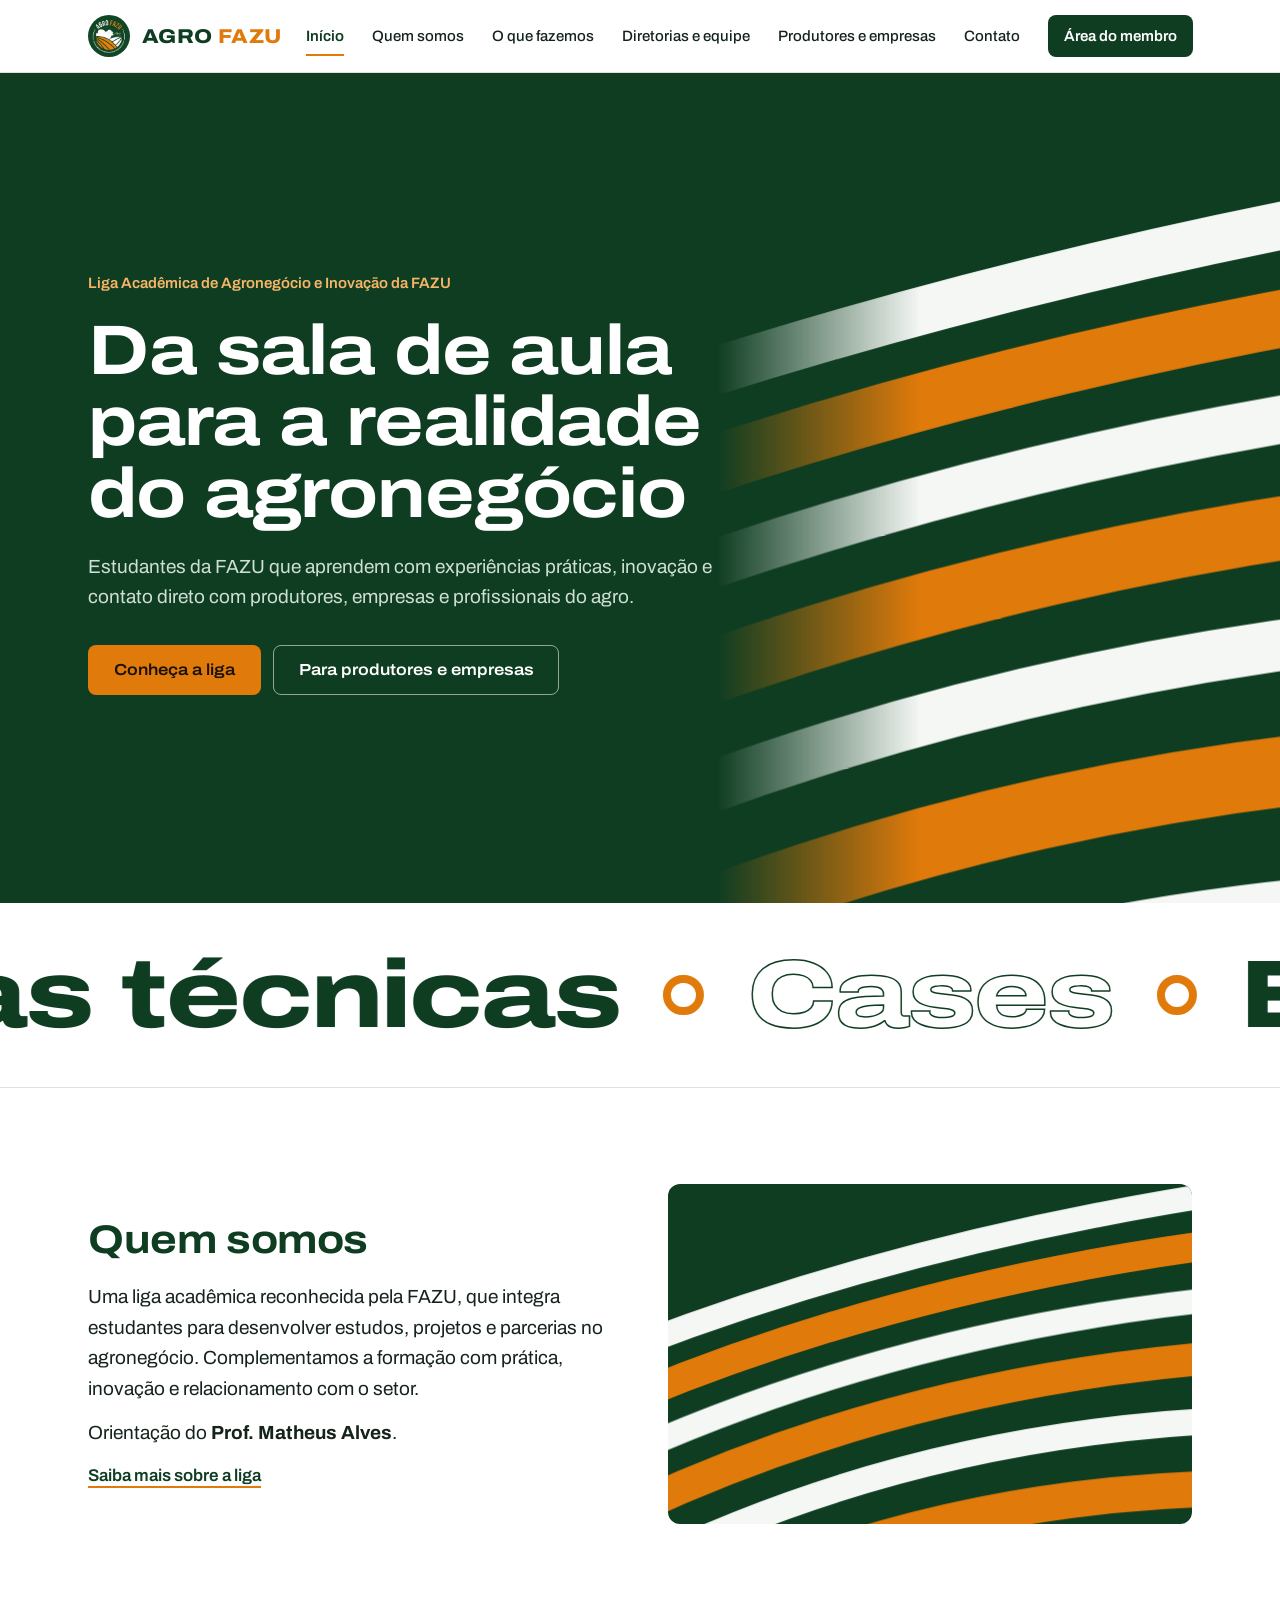
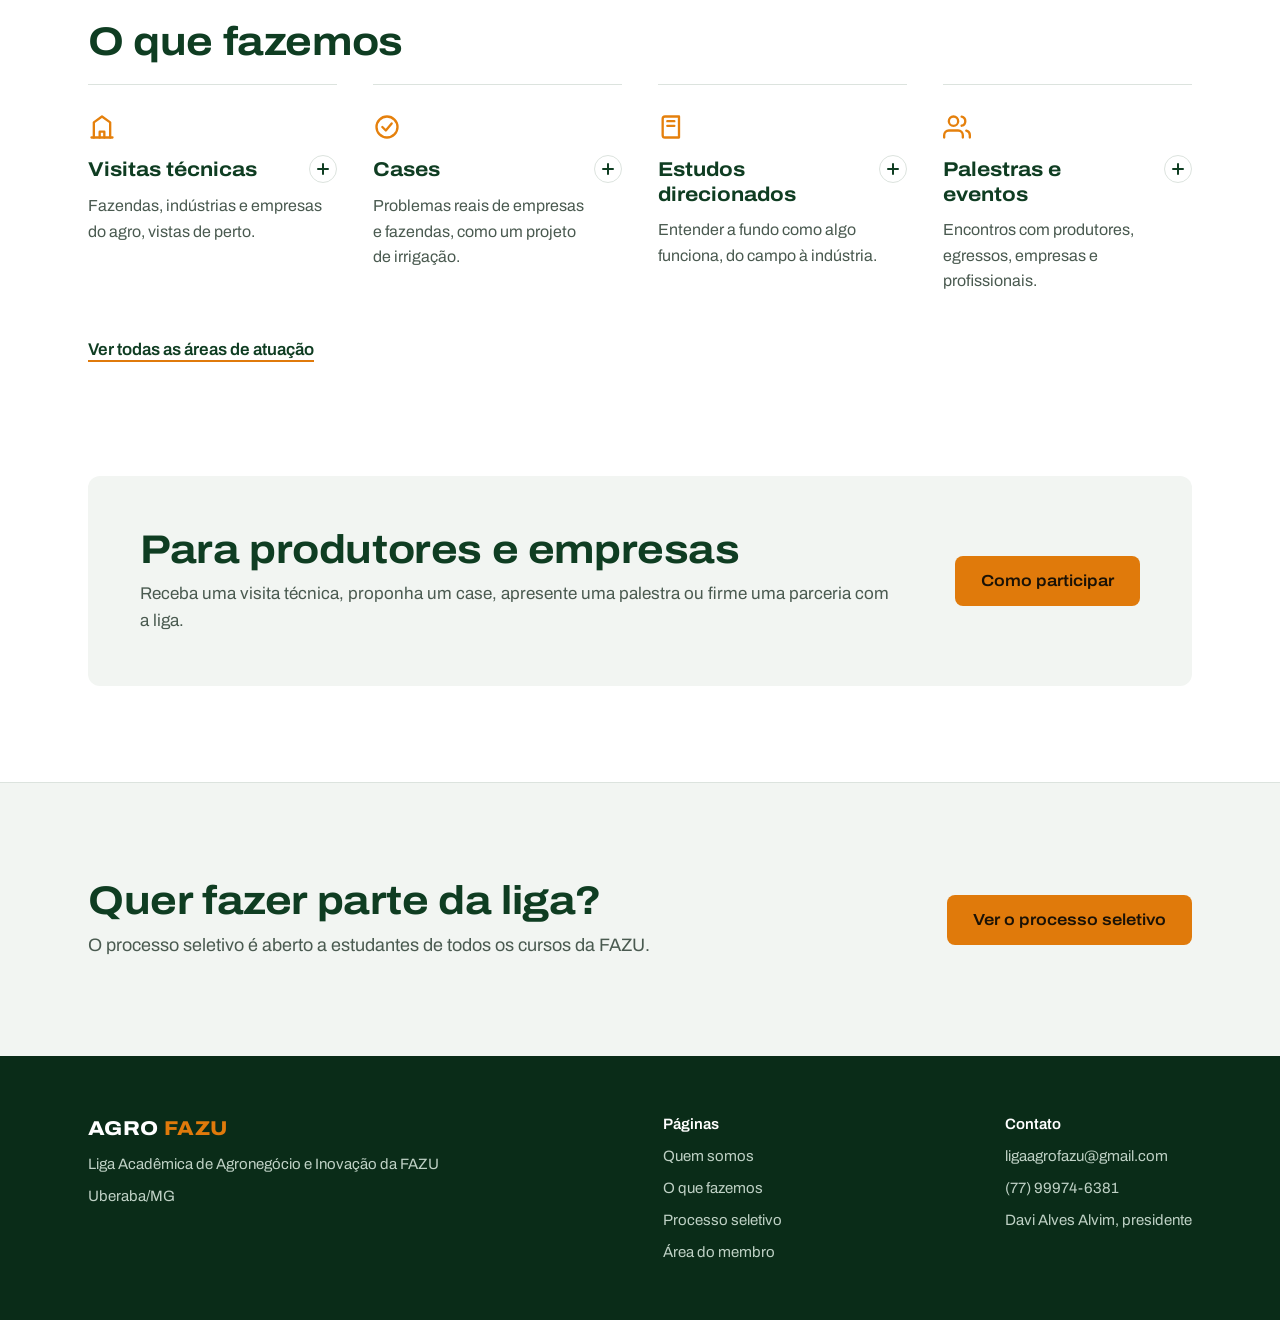
==== index.html @ 57dd68cc "Visual novo, animações e cartões que abrem Traz da cópia de trabalho (daviaalvim-crtl/ligaagrofazu-s" ====
<!DOCTYPE html>
<html lang="pt-BR">
<head>
<meta charset="utf-8">
<meta name="viewport" content="width=device-width, initial-scale=1">
<title>AGRO FAZU (AgroFazu) — Liga Acadêmica de Agronegócio e Inovação da FAZU</title>
<meta name="description" content="AgroFazu: liga acadêmica da FAZU (Uberaba/MG) que aproxima estudantes do agronegócio com visitas técnicas, cases, estudos e parcerias com produtores e empresas.">
<link rel="canonical" href="https://ligaagrofazu-collab.github.io/">
<meta name="theme-color" content="#104526">
<meta property="og:title" content="AGRO FAZU (AgroFazu) — Liga Acadêmica de Agronegócio e Inovação da FAZU">
<meta property="og:description" content="AgroFazu: liga acadêmica da FAZU (Uberaba/MG) que aproxima estudantes do agronegócio com visitas técnicas, cases, estudos e parcerias com produtores e empresas.">
<meta property="og:image" content="https://ligaagrofazu-collab.github.io/icon-512.png">
<meta property="og:type" content="website">
<link rel="icon" type="image/png" href="favicon.png">
<link rel="apple-touch-icon" href="apple-touch-icon.png">
<link rel="preconnect" href="https://fonts.googleapis.com">
<link rel="preconnect" href="https://fonts.gstatic.com" crossorigin>
<link href="https://fonts.googleapis.com/css2?family=Archivo:wdth,wght@100..125,400..800&display=swap" rel="stylesheet">
<link rel="stylesheet" href="estilo.css">
<link rel="stylesheet" href="anima.css">
</head>
<body>
<header class="cabecalho">
  <div class="caixa">
    <a class="marca" href="index.html"><img src="icon-512.png" alt="" width="46" height="46"><span>AGRO <span>FAZU</span></span></a>
    <input type="checkbox" id="menu-celular" aria-hidden="true">
    <label class="abrir-menu" for="menu-celular" aria-label="Abrir o menu"><svg width="24" height="24" viewBox="0 0 24 24" fill="none" stroke="#fff" stroke-width="2.5" stroke-linecap="round" aria-hidden="true"><path d="M4 7h16M4 12h16M4 17h16"/></svg></label>
    <nav class="menu" aria-label="Menu principal"><a href="index.html" aria-current="page">Início</a><a href="quem-somos.html">Quem somos</a><a href="o-que-fazemos.html">O que fazemos</a><a href="diretorias-e-equipe.html">Diretorias e equipe</a><a href="produtores-e-empresas.html">Produtores e empresas</a><a href="contato.html">Contato</a><a class="membro" href="portal/">Área do membro</a></nav>
  </div>
</header>
<main>

<section class="topo"><div class="caixa">
  <div class="texto">
    <span class="sobretitulo">Liga Acadêmica de Agronegócio e Inovação da FAZU</span>
    <h1>Da sala de aula para a realidade do agronegócio</h1>
    <p>Estudantes da FAZU que aprendem com experiências práticas, inovação e contato direto com produtores, empresas e profissionais do agro.</p>
    <div class="botoes"><a class="botao botao-laranja" href="quem-somos.html">Conheça a liga</a><a class="botao botao-contorno" href="produtores-e-empresas.html">Para produtores e empresas</a></div>
  </div>
</div></section>

<div class="faixa" aria-hidden="true"><div class="faixa-trilho"><span>Visitas técnicas</span><span>Cases</span><span>Estudos direcionados</span><span>Palestras</span><span>Dias de campo</span><span>Parcerias</span></div></div>

<section><div class="caixa lado-a-lado">
  <div>
    <h2>Quem somos</h2>
    <p class="intro">Uma liga acadêmica reconhecida pela FAZU, que integra estudantes para desenvolver estudos, projetos e parcerias no agronegócio. Complementamos a formação com prática, inovação e relacionamento com o setor.</p>
    <p class="intro">Orientação do <b>Prof. Matheus Alves</b>.</p>
    <a href="quem-somos.html" class="mais">Saiba mais sobre a liga</a>
  </div>
  <div class="foto" aria-hidden="true"></div>
</div></section>

<section style="padding-top:0"><div class="caixa">
  <h2>O que fazemos</h2>
  <div class="grade">
    <div class="cartao"><svg width="28" height="28" viewBox="0 0 24 24" fill="none" stroke="#E5800C" stroke-width="2" stroke-linecap="round" stroke-linejoin="round" aria-hidden="true"><path d="M3 21h18"/><path d="M5 21V8l7-5 7 5v13"/><path d="M10 21v-5h4v5"/></svg><h3>Visitas técnicas</h3><p>Fazendas, indústrias e empresas do agro, vistas de perto.</p>
      <div class="cartao-mais"><div><p>Cada visita tem planejamento antes e relatório depois.</p><p><b>Para produtores e empresas:</b> abra a sua fazenda, indústria ou empresa para uma visita dos estudantes.</p><a class="mais" href="produtores-e-empresas.html">Receber uma visita técnica</a></div></div></div>
    <div class="cartao"><svg width="28" height="28" viewBox="0 0 24 24" fill="none" stroke="#E5800C" stroke-width="2" stroke-linecap="round" stroke-linejoin="round" aria-hidden="true"><circle cx="12" cy="12" r="9"/><path d="M8 12l3 3 5-6"/></svg><h3>Cases</h3><p>Problemas reais de empresas e fazendas, como um projeto de irrigação.</p>
      <div class="cartao-mais"><div><p>A liga estuda o problema e propõe soluções, com orientação docente.</p><p><b>Para produtores e empresas:</b> traga um problema real do seu negócio para a liga estudar.</p><a class="mais" href="produtores-e-empresas.html">Propor um case</a></div></div></div>
    <div class="cartao"><svg width="28" height="28" viewBox="0 0 24 24" fill="none" stroke="#E5800C" stroke-width="2" stroke-linecap="round" stroke-linejoin="round" aria-hidden="true"><path d="M4 19V5a2 2 0 0 1 2-2h12v18H6a2 2 0 0 1-2-2z"/><path d="M8 7h6M8 11h6"/></svg><h3>Estudos direcionados</h3><p>Entender a fundo como algo funciona, do campo à indústria.</p>
      <div class="cartao-mais"><div><p>Um exemplo: biocombustível a partir do caroço de algodão.</p><p>Os temas seguem as áreas de atuação da liga, como planejamento de safra, manejo de pragas e irrigação.</p><a class="mais" href="o-que-fazemos.html#areas">Ver as áreas de atuação</a></div></div></div>
    <div class="cartao"><svg width="28" height="28" viewBox="0 0 24 24" fill="none" stroke="#E5800C" stroke-width="2" stroke-linecap="round" stroke-linejoin="round" aria-hidden="true"><path d="M17 21v-2a4 4 0 0 0-4-4H5a4 4 0 0 0-4 4v2"/><circle cx="9" cy="7" r="4"/><path d="M23 21v-2a4 4 0 0 0-3-3.9M16 3.1a4 4 0 0 1 0 7.8"/></svg><h3>Palestras e eventos</h3><p>Encontros com produtores, egressos, empresas e profissionais.</p>
      <div class="cartao-mais"><div><p>Palestras e grupos de estudo com professores e profissionais do mercado, além de feiras e dias de campo.</p><p><b>Para produtores e empresas:</b> compartilhe a sua experiência com os estudantes da FAZU.</p><a class="mais" href="produtores-e-empresas.html">Apresentar uma palestra</a></div></div></div>
  </div>
  <p style="margin-top:20px"><a href="o-que-fazemos.html" class="mais">Ver todas as áreas de atuação</a></p>
</div></section>

<section style="padding-top:0"><div class="caixa">
  <div class="bloco lado-a-lado" style="gap:24px">
    <div><h2 style="margin-bottom:8px">Para produtores e empresas</h2><p style="margin:0;font-size:17px;color:var(--suave)">Receba uma visita técnica, proponha um case, apresente uma palestra ou firme uma parceria com a liga.</p></div>
    <div style="flex:0 0 auto"><a class="botao botao-laranja" href="produtores-e-empresas.html">Como participar</a></div>
  </div>
</div></section>
<section class="chamada"><div class="caixa"><div><h2>Quer fazer parte da liga?</h2><p>O processo seletivo é aberto a estudantes de todos os cursos da FAZU.</p></div>
<a class="botao botao-laranja" href="processo-seletivo/">Ver o processo seletivo</a></div></section>
</main>
<footer class="rodape">
  <div class="caixa">
    <div class="col">
      <span class="nome">AGRO <span>FAZU</span></span>
      <span>Liga Acadêmica de Agronegócio e Inovação da FAZU</span>
      <span>Uberaba/MG</span>
    </div>
    <div class="col">
      <span class="titulo">Páginas</span>
      <a href="quem-somos.html">Quem somos</a>
      <a href="o-que-fazemos.html">O que fazemos</a>
      <a href="processo-seletivo/">Processo seletivo</a>
      <a href="portal/">Área do membro</a>
    </div>
    <div class="col">
      <span class="titulo">Contato</span>
      <a href="mailto:ligaagrofazu@gmail.com">ligaagrofazu@gmail.com</a>
      <a href="tel:+5577999746381">(77) 99974-6381</a>
      <span>Davi Alves Alvim, presidente</span>
    </div>
  </div>
</footer>
<script src="anima.js" defer></script>
</body>
</html>
---- estilo.css ----
/* AGRO FAZU — estilo do site
   Cores da logo: verde-mata e laranja-colheita. Fonte única: Archivo (com largura variável). */
:root{
  --mata:#0F3D22;
  --mata-2:#17502E;
  --mata-noite:#0A2C18;
  --colheita:#E07A0B;
  --colheita-texto:#A35400;
  --tinta:#15241B;
  --suave:#4A5A50;
  --linha:#DCE3DE;
  --nevoa:#F2F5F2;
  /* nomes antigos, usados em estilos dentro das páginas */
  --verde:var(--mata);--verde-escuro:var(--mata-noite);--laranja:var(--colheita);--borda:var(--linha);--fundo:#fff;--texto:var(--tinta)
}
*{box-sizing:border-box}
html{scroll-behavior:smooth;-webkit-text-size-adjust:100%}
@media (prefers-reduced-motion:reduce){html{scroll-behavior:auto}}
body{margin:0;font-family:Archivo,"Segoe UI",Arial,sans-serif;font-size:17px;line-height:1.6;color:var(--tinta);background:#fff;-webkit-font-smoothing:antialiased}
h1,h2,h3,.marca,.botao,.nome,.iniciais{font-family:Archivo,"Segoe UI",Arial,sans-serif;font-stretch:112%}
a{color:var(--mata);text-decoration-thickness:1px;text-underline-offset:3px}
a:hover{color:var(--colheita-texto)}
a:focus-visible,.botao:focus-visible,.abrir-menu:focus-visible{outline:3px solid var(--colheita);outline-offset:3px;border-radius:4px}
::selection{background:#F7C892;color:var(--tinta)}
img{max-width:100%}
.caixa{max-width:1160px;margin:0 auto;padding:0 28px}

/* Cabeçalho */
.cabecalho{position:sticky;top:0;z-index:20;background:rgba(255,255,255,.96);border-bottom:1px solid var(--linha);-webkit-backdrop-filter:saturate(1.4) blur(8px);backdrop-filter:saturate(1.4) blur(8px)}
.cabecalho .caixa{display:flex;align-items:center;justify-content:space-between;gap:24px;min-height:72px}
.marca{display:flex;align-items:center;gap:12px;flex-shrink:0;white-space:nowrap;text-decoration:none;color:var(--mata);font-weight:800;font-size:20px;letter-spacing:.02em}
.marca:hover{color:var(--mata)}
.marca img{width:42px;height:42px;border-radius:50%}
.marca span span{color:var(--colheita)}
.menu{display:flex;align-items:center;gap:28px;font-size:15px;font-weight:500;white-space:nowrap}
.menu a{position:relative;color:var(--tinta);text-decoration:none;padding:8px 0}
.menu a:hover{color:var(--mata)}
.menu a[aria-current="page"]{color:var(--mata);font-weight:600}
.menu a[aria-current="page"]::after{content:"";position:absolute;left:0;right:0;bottom:0;height:2px;background:var(--colheita)}
.menu .membro{background:var(--mata);color:#fff;border-radius:8px;padding:9px 16px;font-weight:600}
.menu .membro:hover{background:var(--mata-2);color:#fff}
.abrir-menu{display:none}
#menu-celular{display:none}

/* Botões */
.botao{display:inline-flex;align-items:center;justify-content:center;min-height:50px;padding:13px 26px;border-radius:8px;border:0;font-weight:600;font-size:16px;line-height:1.2;text-decoration:none;transition:background-color .15s,border-color .15s}
.botao-laranja{background:var(--colheita);color:#1B1206}
.botao-laranja:hover{background:#F08C1F;color:#1B1206}
.botao-contorno{color:#fff;border:1.5px solid rgba(255,255,255,.55);padding:11.5px 24.5px}
.botao-contorno:hover{color:#fff;border-color:#fff;background:rgba(255,255,255,.08)}
.botao-verde{background:var(--mata);color:#fff}
.botao-verde:hover{background:var(--mata-2);color:#fff}
.botoes{display:flex;flex-wrap:wrap;gap:12px;margin-top:12px}

/* Topo das páginas: os sulcos da logo viram a paisagem do lado direito */
.topo{position:relative;overflow:hidden;background:var(--mata);color:#fff}
.topo::after{content:"";position:absolute;top:0;right:0;bottom:0;width:44%;background:url(sulcos.svg) right bottom/cover no-repeat;-webkit-mask-image:linear-gradient(to right,transparent 0,#000 38%);mask-image:linear-gradient(to right,transparent 0,#000 38%);pointer-events:none}
.topo .caixa{position:relative;z-index:1;padding-top:104px;padding-bottom:112px}
.topo .texto{max-width:640px;display:flex;flex-direction:column;gap:22px}
.sobretitulo{font-size:15px;font-weight:600;line-height:1.4}
.topo .sobretitulo{color:#F6B567}
.topo h1{margin:0;font-weight:700;font-stretch:118%;font-size:clamp(40px,6.2vw,70px);line-height:1.02;letter-spacing:-.015em;text-wrap:balance}
.topo p{margin:0;max-width:33em;font-size:19px;line-height:1.55;color:#CFDFD4}
.topo-interno::after{width:30%}
.topo-interno .caixa{padding-top:72px;padding-bottom:80px}
.topo-interno h1{font-size:clamp(34px,4.8vw,54px)}

/* Seções */
section{padding:96px 0}
h2{margin:0 0 20px;font-weight:700;font-size:clamp(28px,3.6vw,40px);line-height:1.1;letter-spacing:-.01em;color:var(--mata);text-wrap:balance}
h3{margin:0;font-weight:700;font-size:20px;line-height:1.25;color:var(--mata)}
p{text-wrap:pretty}
.intro{max-width:36em;margin:0 0 14px;font-size:19px;line-height:1.6}
.mais{font-weight:600;text-decoration:underline;text-decoration-color:var(--colheita);text-decoration-thickness:2px;text-underline-offset:5px}

/* Listas de atividades: linhas finas em vez de caixas */
.grade{display:grid;grid-template-columns:repeat(3,1fr);gap:8px 48px;margin-top:12px}
.grade:has(>:nth-child(4):last-child){grid-template-columns:repeat(4,1fr);column-gap:36px}
@media (max-width:1080px){.grade,.grade:has(>:nth-child(4):last-child){grid-template-columns:repeat(2,1fr)}}
@media (max-width:600px){.grade,.grade:has(>:nth-child(4):last-child){grid-template-columns:1fr}}
.grade-2{display:grid;grid-template-columns:repeat(auto-fit,minmax(320px,1fr));gap:8px 48px}
.cartao{display:flex;flex-direction:column;gap:10px;padding:28px 0 12px;border-top:1px solid var(--linha)}
.cartao>svg{margin-bottom:6px}
.cartao p{margin:0;font-size:16px;color:var(--suave)}
.cartao ul{margin:0;padding-left:20px;font-size:16px;color:var(--suave)}
.bloco{background:var(--nevoa);border-radius:12px;padding:52px}
.lado-a-lado{display:flex;flex-wrap:wrap;align-items:center;gap:56px}
.lado-a-lado>div{flex:1 1 440px}
.foto{min-height:340px;border-radius:12px;background:var(--mata) url(sulcos.svg) center/cover no-repeat}
.lista-check{list-style:none;margin:0;padding:0;display:grid;grid-template-columns:repeat(auto-fit,minmax(300px,1fr));gap:16px 40px;font-size:17px}
.lista-check li{display:flex;gap:12px;align-items:flex-start}
.lista-check svg{flex-shrink:0;margin-top:4px}

/* Chamada no fim das páginas */
.chamada{background:var(--nevoa);border-top:1px solid var(--linha)}
.chamada .caixa{display:flex;flex-wrap:wrap;align-items:center;justify-content:space-between;gap:28px}
.chamada h2{margin-bottom:8px}
.chamada p{margin:0;font-size:18px;color:var(--suave)}

/* Equipe */
.diretoria{padding-top:48px;margin-top:48px;border-top:1px solid var(--linha)}
.diretoria:first-child{padding-top:0;margin-top:0;border-top:0}
.diretoria h2{font-size:clamp(24px,2.8vw,30px);margin-bottom:8px}
.diretoria>p{max-width:40em;margin:0 0 28px;color:var(--suave)}
.pessoas{display:grid;grid-template-columns:repeat(auto-fill,minmax(190px,1fr));gap:28px 24px}
.pessoa{display:flex;flex-direction:column;align-items:flex-start;gap:4px}
.pessoa .iniciais{display:flex;align-items:center;justify-content:center;width:88px;height:88px;margin-bottom:12px;border-radius:50%;background:var(--nevoa);border:1px solid var(--linha);color:var(--mata);font-weight:700;font-size:26px}
.pessoa strong{font-family:Archivo,sans-serif;font-weight:600;font-size:17px;line-height:1.3;color:var(--tinta)}
.pessoa span{font-size:15px;color:var(--suave)}

/* Contato */
.contato-item{flex-direction:row;gap:16px;align-items:flex-start}
.contato-item>svg{flex-shrink:0;margin:3px 0 0}
.contato-item strong{display:block;margin-bottom:2px;font-weight:600;color:var(--mata)}

/* Rodapé */
.rodape{background:var(--mata-noite);color:#BFD1C5;font-size:15px}
.rodape .caixa{display:flex;flex-wrap:wrap;justify-content:space-between;gap:36px;padding-top:56px;padding-bottom:56px}
.rodape a{color:#BFD1C5;text-decoration:none}
.rodape a:hover{color:#fff;text-decoration:underline}
.rodape .col{display:flex;flex-direction:column;gap:8px}
.rodape .titulo{font-weight:600;color:#fff}
.rodape .nome{font-weight:800;font-size:20px;letter-spacing:.02em;color:#fff}
.rodape .nome span{color:var(--colheita)}

@media (max-width:1080px){
  .abrir-menu{display:inline-flex;align-items:center;justify-content:center;width:46px;height:46px;border:1px solid var(--linha);border-radius:8px;cursor:pointer}
  .abrir-menu svg{stroke:var(--mata)}
  .menu{display:none;position:absolute;top:100%;left:0;right:0;flex-direction:column;align-items:stretch;gap:0;padding:8px 28px 24px;background:#fff;border-bottom:1px solid var(--linha);box-shadow:0 18px 30px -18px rgba(15,61,34,.25)}
  .menu a{padding:14px 0;border-bottom:1px solid var(--linha)}
  .menu a[aria-current="page"]::after{display:none}
  .menu .membro{margin-top:16px;border-bottom:0;text-align:center}
  #menu-celular:checked~.menu{display:flex}
}
@media (max-width:820px){
  .topo::after,.topo-interno::after{top:auto;left:0;width:100%;height:120px;background-position:center 30%;-webkit-mask-image:linear-gradient(to bottom,transparent 0,#000 60%);mask-image:linear-gradient(to bottom,transparent 0,#000 60%)}
  .topo .caixa{padding-top:44px;padding-bottom:140px}
  .topo-interno .caixa{padding-top:48px;padding-bottom:130px}
  .topo p{font-size:17px}
  section{padding:64px 0}
  .bloco{padding:28px 24px}
  .lado-a-lado{gap:32px}
  .foto{min-height:220px}
}
---- anima.css ----
/* AGRO FAZU — animações
   Só valem com a classe "anima" no <html>, que o anima.js coloca
   (e não coloca para quem pediu ao sistema para reduzir movimento). */

/* Topo em tela cheia na página inicial e no processo seletivo */
.topo:not(.topo-interno){min-height:min(880px,calc(100svh - 73px));display:flex;align-items:center}
.topo:not(.topo-interno)>.caixa{width:100%}

/* Sulcos desenhados em SVG (substituem a imagem de fundo) */
.campo{position:absolute;top:0;right:0;bottom:0;width:44%;pointer-events:none;-webkit-mask-image:linear-gradient(to right,transparent 0,#000 36%);mask-image:linear-gradient(to right,transparent 0,#000 36%)}
.topo-interno .campo{width:34%}
.campo svg{display:block;width:100%;height:100%}
.campo g{will-change:transform}
.topo.tem-campo::after{display:none}
.foto.tem-campo{position:relative;overflow:hidden;background-image:none}
.foto .campo{width:100%;-webkit-mask-image:none;mask-image:none}
@media (max-width:820px){
  .campo,.topo-interno .campo{top:auto;left:0;width:100%;height:130px;-webkit-mask-image:linear-gradient(to bottom,transparent 0,#000 55%);mask-image:linear-gradient(to bottom,transparent 0,#000 55%)}
}

/* Luz que acompanha o mouse no topo */
.topo::before{content:"";position:absolute;inset:0;z-index:0;pointer-events:none;background:radial-gradient(520px circle at var(--mx,30%) var(--my,40%),rgba(246,181,103,.13),transparent 60%);opacity:0;transition:opacity .6s}
.anima .topo:hover::before{opacity:1}

/* Título do topo entra palavra por palavra */
.anima .topo h1 .palavra{display:inline-block;overflow:hidden;vertical-align:top;padding-bottom:.08em;margin-bottom:-.08em}
.anima .topo h1 .palavra>span{display:inline-block;transform:translateY(105%);animation:sobe 1s cubic-bezier(.2,.75,.15,1) forwards;animation-delay:calc(var(--i) * 70ms + 150ms)}
.anima .topo .texto>:not(h1){opacity:0;transform:translateY(16px);animation:aparece .9s cubic-bezier(.2,.75,.15,1) forwards;animation-delay:calc(var(--i,0) * 90ms + 650ms)}
@keyframes sobe{to{transform:none}}
@keyframes aparece{to{opacity:1;transform:none}}

/* Barra de leitura no cabeçalho */
.progresso{position:absolute;left:0;right:0;bottom:-1px;height:2px;background:var(--colheita);transform-origin:0 50%;transform:scaleX(var(--p,0));pointer-events:none}

/* Conteúdo aparece ao rolar */
.anima .revelar{opacity:0;transform:translateY(34px);transition:opacity .9s cubic-bezier(.2,.75,.15,1),transform .9s cubic-bezier(.2,.75,.15,1);transition-delay:calc(var(--i,0) * 85ms)}
.anima .revelar.visivel{opacity:1;transform:none}
.anima .lista-check li svg path,.anima .requisitos svg path{stroke-dasharray:24;stroke-dashoffset:24}
.anima .visivel svg path{animation:traco .7s ease-out forwards;animation-delay:calc(var(--i,0) * 85ms + 250ms)}
@keyframes traco{to{stroke-dashoffset:0}}

/* Atividades: linha laranja cresce e o ícone levanta */
.cartao{position:relative}
.cartao::before{content:"";position:absolute;top:-1px;left:0;height:2px;width:100%;background:var(--colheita);transform:scaleX(0);transform-origin:0 50%;transition:transform .55s cubic-bezier(.2,.75,.15,1)}
.cartao>svg{transition:transform .45s cubic-bezier(.3,1.6,.5,1)}
.cartao h3{transition:color .3s}
@media (hover:hover){
  .cartao:hover::before{transform:scaleX(1)}
  .cartao:hover>svg{transform:translateY(-4px) rotate(-8deg) scale(1.12)}
}

/* Cartões que abrem (o anima.js coloca a classe "abre"; sem ela o conteúdo extra fica sempre visível) */
.cartao-mais{display:grid;grid-template-rows:1fr}
.cartao-mais>div{min-height:0;overflow:hidden;padding-left:16px;border-left:2px solid var(--colheita)}
.cartao-mais p{margin:12px 0 0;font-size:16px;color:var(--suave)}
.cartao-mais b{color:var(--tinta);font-weight:600}
.cartao-mais .mais{display:inline-block;margin:12px 0 4px;font-size:16px}
.cartao.abre{cursor:pointer}
.cartao.abre .cartao-mais{grid-template-rows:0fr;transition:grid-template-rows .55s cubic-bezier(.2,.75,.15,1)}
.cartao.abre.aberto .cartao-mais{grid-template-rows:1fr}
.cartao.abre .cartao-mais>div>*{opacity:0;transform:translateY(-8px);transition:opacity .3s,transform .4s cubic-bezier(.2,.75,.15,1)}
.cartao.abre.aberto .cartao-mais>div>*{opacity:1;transform:none;transition-delay:.12s}
.cartao.abre.aberto .cartao-mais>div>:nth-child(2){transition-delay:.19s}
.cartao.abre.aberto .cartao-mais>div>:nth-child(3){transition-delay:.26s}
.cartao-alternar{display:flex;align-items:flex-start;justify-content:space-between;gap:14px;width:100%;margin:0;padding:0;border:0;background:none;font:inherit;color:inherit;text-align:left;cursor:pointer}
.cartao-alternar:focus-visible{outline:3px solid var(--colheita);outline-offset:4px;border-radius:4px}
.cartao-alternar .sinal{position:relative;flex-shrink:0;width:28px;height:28px;margin-top:-2px;border-radius:50%;border:1.5px solid var(--linha);transition:transform .45s cubic-bezier(.3,1.5,.5,1),background-color .25s,border-color .25s}
.cartao-alternar .sinal::before,.cartao-alternar .sinal::after{content:"";position:absolute;top:50%;left:50%;width:12px;height:2px;margin:-1px 0 0 -6px;border-radius:2px;background:var(--mata);transition:background-color .25s}
.cartao-alternar .sinal::after{transform:rotate(90deg)}
.cartao.aberto .sinal{transform:rotate(135deg);background:var(--colheita);border-color:var(--colheita)}
.cartao.aberto .sinal::before,.cartao.aberto .sinal::after{background:#fff}
.cartao.aberto::before{transform:scaleX(1)}
.cartao.aberto>svg{transform:translateY(-4px) rotate(-8deg) scale(1.12)}
@media (hover:hover){.cartao.abre:hover .sinal{border-color:var(--colheita)}}
#areas{scroll-margin-top:96px}
.calmo .cartao.abre .cartao-mais>div>*{transform:none}

/* Equipe: anel laranja desenha em volta das iniciais */
.pessoa .iniciais{position:relative;transition:transform .45s cubic-bezier(.3,1.5,.5,1),background-color .3s,color .3s}
.pessoa .iniciais::after{content:"";position:absolute;inset:-6px;border-radius:50%;background:conic-gradient(var(--colheita) var(--anel,0deg),transparent 0);-webkit-mask:radial-gradient(farthest-side,transparent calc(100% - 2px),#000 0);mask:radial-gradient(farthest-side,transparent calc(100% - 2px),#000 0);transition:--anel .6s}
@property --anel{syntax:"<angle>";inherits:false;initial-value:0deg}
@media (hover:hover){
  .pessoa:hover .iniciais{transform:scale(1.06);background:var(--mata);color:#fff}
  .pessoa:hover .iniciais::after{--anel:360deg}
}

/* Menu: sublinhado que cresce */
@media (min-width:1081px){
  .menu a:not(.membro)::before{content:"";position:absolute;left:0;right:0;bottom:0;height:2px;background:var(--mata);transform:scaleX(0);transform-origin:100% 50%;transition:transform .35s cubic-bezier(.2,.75,.15,1)}
  .menu a:not(.membro):hover::before{transform:scaleX(1);transform-origin:0 50%}
  .menu a[aria-current="page"]::before{display:none}
}

/* Botões: brilho que passa e leve atração pelo mouse */
.botao{position:relative;overflow:hidden;will-change:transform;transition:background-color .2s,border-color .2s,transform .35s cubic-bezier(.2,.75,.15,1)}
.botao>.rotulo{position:relative;z-index:1;display:inline-block;transition:transform .35s cubic-bezier(.2,.75,.15,1)}
.botao-laranja::after{content:"";position:absolute;top:0;bottom:0;left:-60%;width:40%;background:linear-gradient(100deg,transparent,rgba(255,255,255,.55),transparent);transform:skewX(-20deg);transition:left .7s ease}
@media (hover:hover){.botao-laranja:hover::after{left:130%}}
.botao:active{transform:scale(.97)}

/* Links "saiba mais" */
.mais{transition:text-underline-offset .25s,text-decoration-color .25s}
.mais:hover{text-underline-offset:8px}

/* Faixa surpresa: atividades correndo, aceleram com a rolagem */
.faixa{overflow:hidden;padding:44px 0;border-bottom:1px solid var(--linha);background:#fff;user-select:none}
.faixa-trilho{display:flex;width:max-content;will-change:transform}
.faixa-trilho span{display:inline-flex;align-items:center;gap:.45em;padding-right:.45em;font-family:Archivo,sans-serif;font-stretch:125%;font-weight:800;font-size:clamp(44px,7.5vw,104px);line-height:1;letter-spacing:-.02em;white-space:nowrap;color:var(--mata)}
.faixa-trilho span:nth-child(even){color:transparent;-webkit-text-stroke:1.5px var(--mata)}
.faixa-trilho span::after{content:"";flex-shrink:0;width:.42em;height:.42em;border-radius:50%;border:.09em solid var(--colheita);box-sizing:border-box}

/* Menu do celular desliza */
@media (max-width:1080px){
  .menu{display:flex;visibility:hidden;opacity:0;transform:translateY(-12px);transition:opacity .3s,transform .35s cubic-bezier(.2,.75,.15,1),visibility 0s .35s}
  #menu-celular:checked~.menu{visibility:visible;opacity:1;transform:none;transition:opacity .3s,transform .35s cubic-bezier(.2,.75,.15,1)}
  .menu a{opacity:0;transform:translateX(-10px);transition:opacity .3s,transform .4s cubic-bezier(.2,.75,.15,1)}
  #menu-celular:checked~.menu a{opacity:1;transform:none}
  #menu-celular:checked~.menu a:nth-child(2){transition-delay:.04s}
  #menu-celular:checked~.menu a:nth-child(3){transition-delay:.08s}
  #menu-celular:checked~.menu a:nth-child(4){transition-delay:.12s}
  #menu-celular:checked~.menu a:nth-child(5){transition-delay:.16s}
  #menu-celular:checked~.menu a:nth-child(6){transition-delay:.2s}
  #menu-celular:checked~.menu a:nth-child(7){transition-delay:.24s}
  .abrir-menu svg path{transition:transform .3s}
}

/* Modo calmo (sistema pede menos movimento): só esmaecer, sem deslocar */
.calmo .revelar{transform:none}
.calmo .topo h1 .palavra>span{transform:none;opacity:0;animation-name:aparece;animation-duration:.8s}
.calmo .topo .texto>:not(h1){transform:none}
.calmo .botao:active{transform:none}
.calmo .faixa{overflow-x:auto;scrollbar-width:none}
.calmo .faixa::-webkit-scrollbar{display:none}
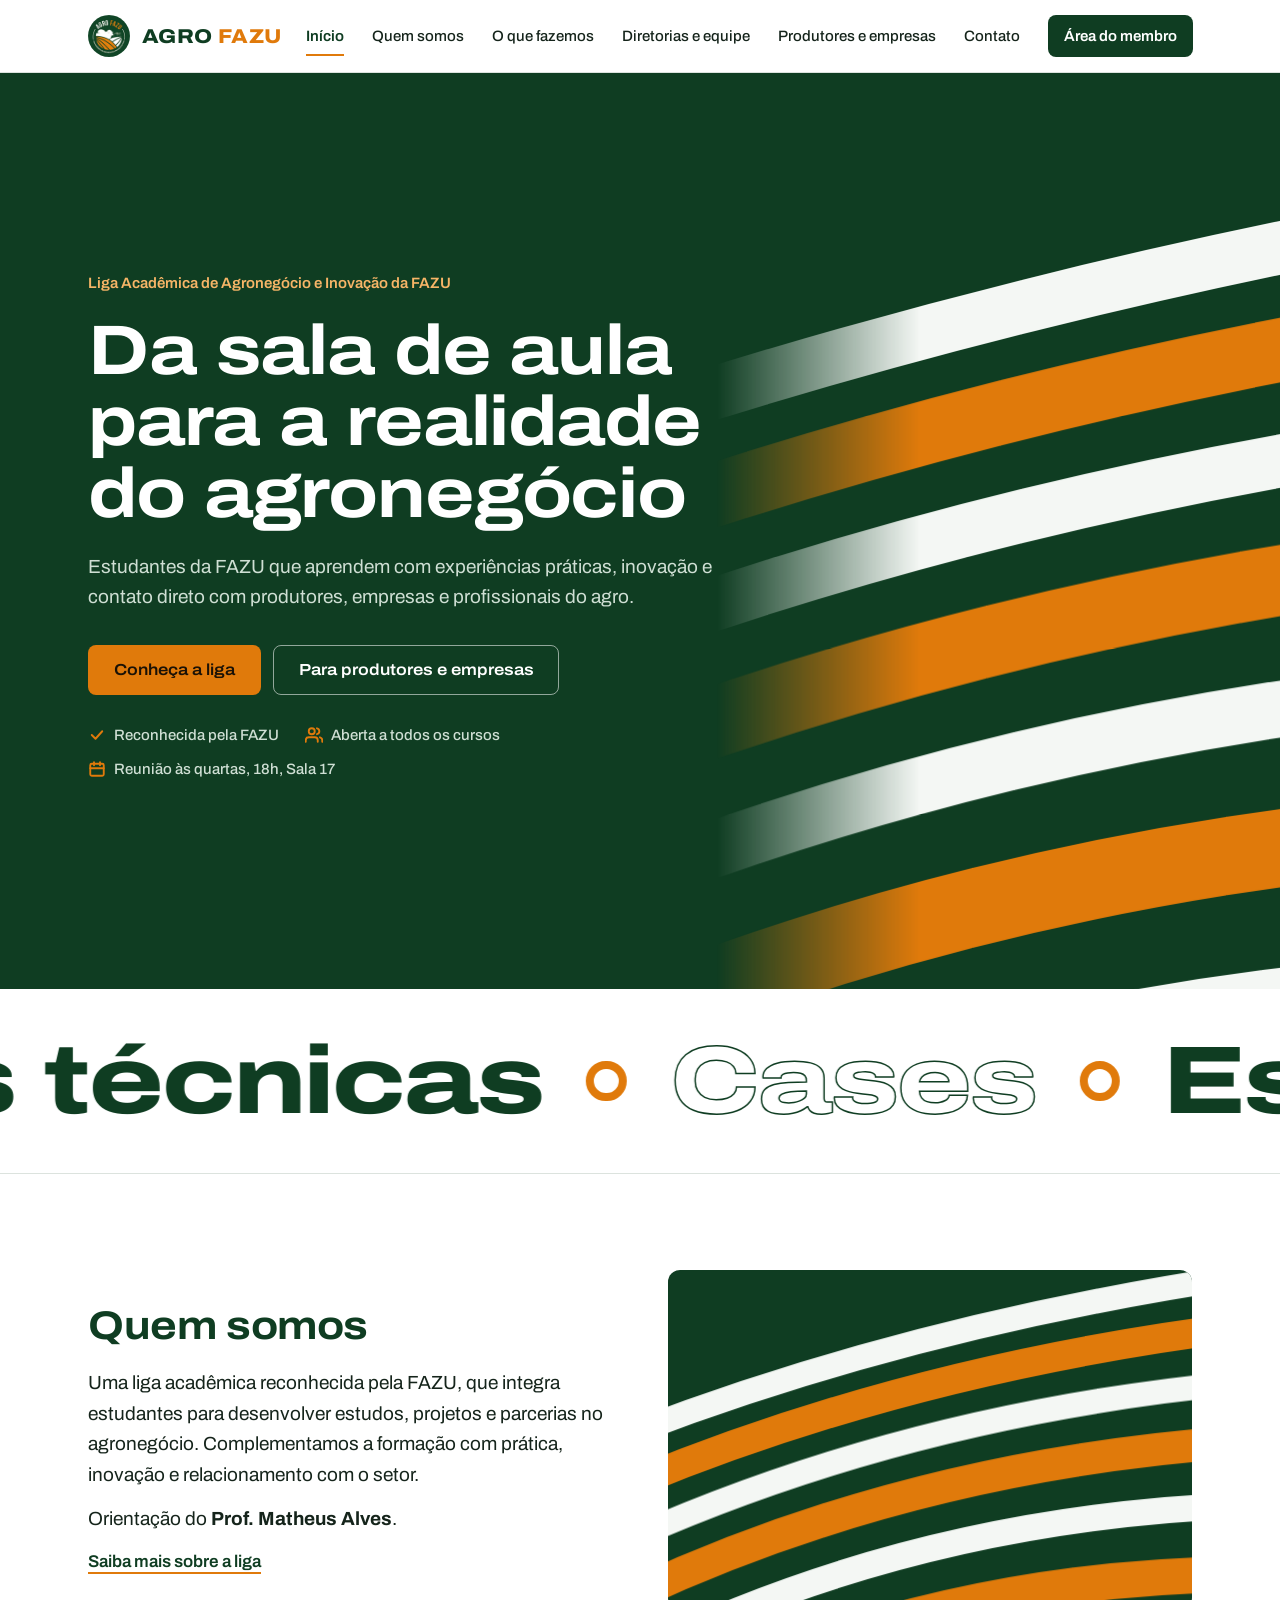
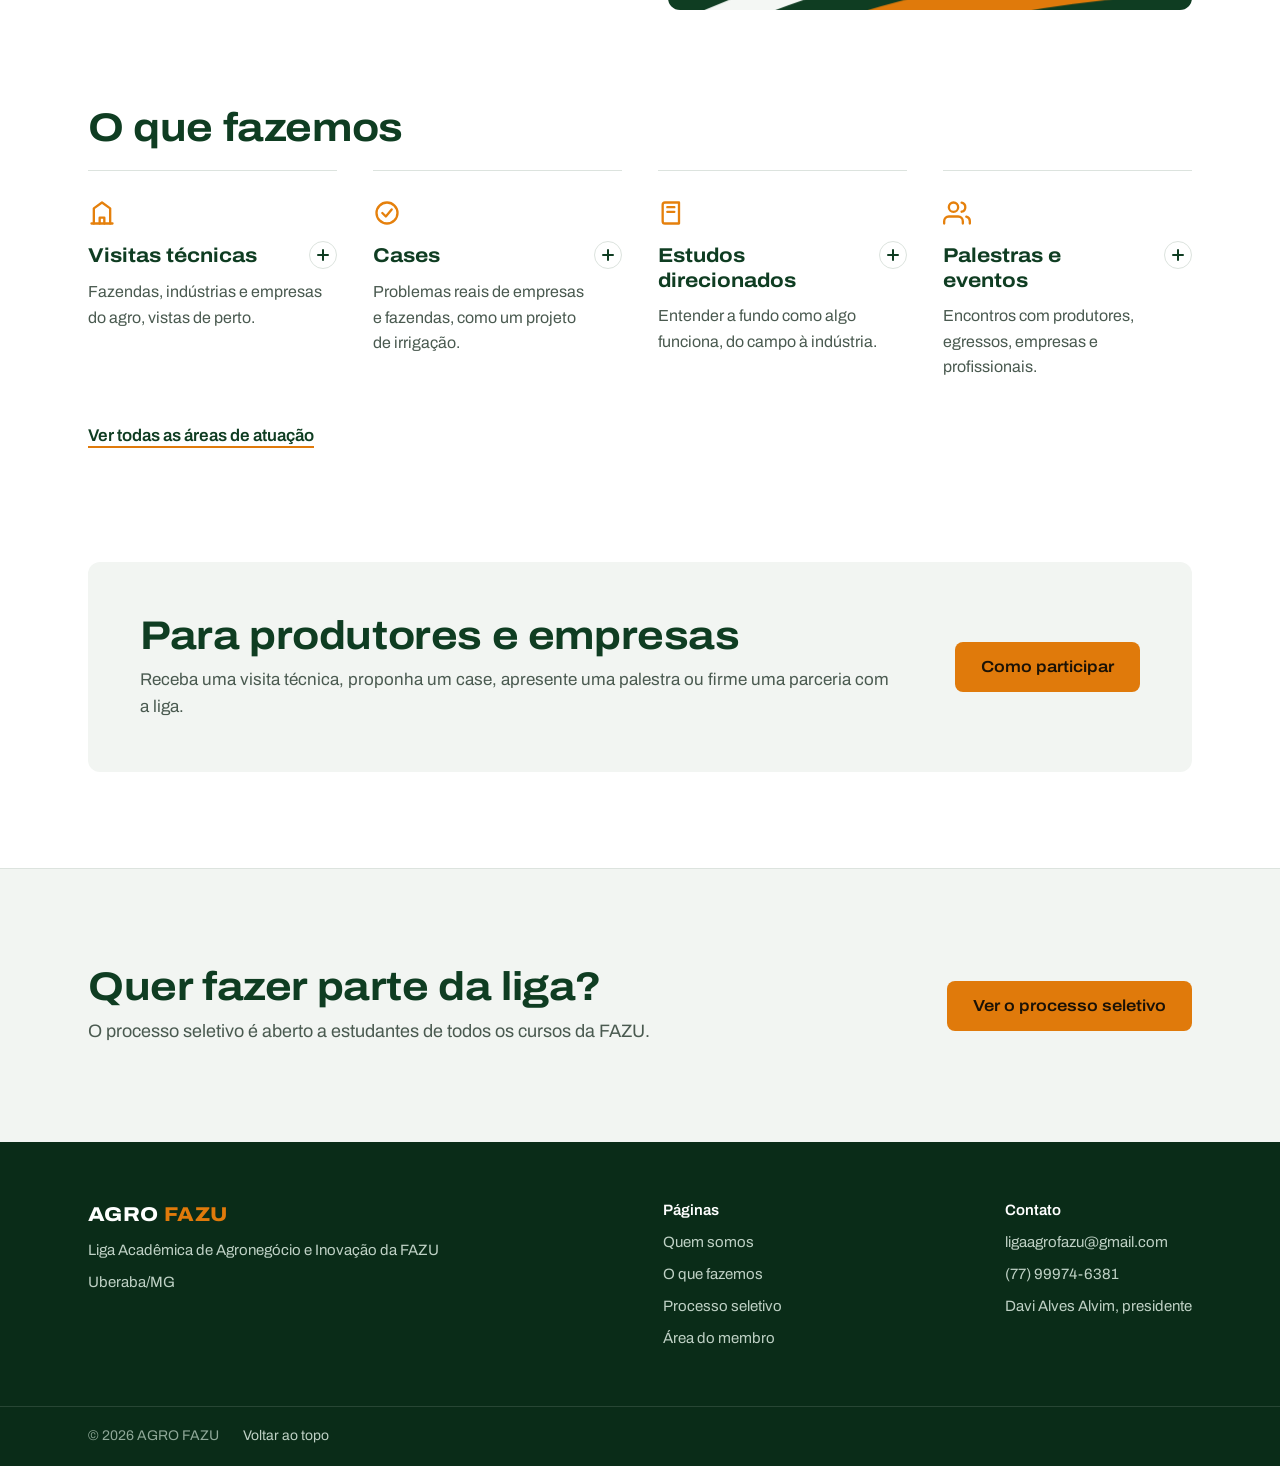
==== commit ff0e0265: "Site v2: compartilhamento, acessibilidade, contato e detalhes Traz da cópia de trabalho (daviaalvim-" ====
--- a/index.html
+++ b/index.html
@@ -6,10 +6,15 @@
 <title>AGRO FAZU (AgroFazu) — Liga Acadêmica de Agronegócio e Inovação da FAZU</title>
 <meta name="description" content="AgroFazu: liga acadêmica da FAZU (Uberaba/MG) que aproxima estudantes do agronegócio com visitas técnicas, cases, estudos e parcerias com produtores e empresas.">
 <link rel="canonical" href="https://ligaagrofazu-collab.github.io/">
-<meta name="theme-color" content="#104526">
+<meta name="theme-color" content="#0F3D22">
 <meta property="og:title" content="AGRO FAZU (AgroFazu) — Liga Acadêmica de Agronegócio e Inovação da FAZU">
 <meta property="og:description" content="AgroFazu: liga acadêmica da FAZU (Uberaba/MG) que aproxima estudantes do agronegócio com visitas técnicas, cases, estudos e parcerias com produtores e empresas.">
-<meta property="og:image" content="https://ligaagrofazu-collab.github.io/icon-512.png">
+<meta property="og:image" content="https://ligaagrofazu-collab.github.io/og.png">
+<meta property="og:image:width" content="1200">
+<meta property="og:image:height" content="630">
+<meta property="og:image:alt" content="AGRO FAZU — Liga Acadêmica de Agronegócio e Inovação da FAZU">
+<meta property="og:locale" content="pt_BR">
+<meta name="twitter:card" content="summary_large_image">
 <meta property="og:type" content="website">
 <link rel="icon" type="image/png" href="favicon.png">
 <link rel="apple-touch-icon" href="apple-touch-icon.png">
@@ -18,17 +23,19 @@
 <link href="https://fonts.googleapis.com/css2?family=Archivo:wdth,wght@100..125,400..800&display=swap" rel="stylesheet">
 <link rel="stylesheet" href="estilo.css">
 <link rel="stylesheet" href="anima.css">
+<script type="application/ld+json">{"@context":"https://schema.org","@type":"Organization","name":"AGRO FAZU","alternateName":["AgroFazu","Liga Acadêmica de Agronegócio e Inovação da FAZU"],"url":"https://ligaagrofazu-collab.github.io/","logo":"https://ligaagrofazu-collab.github.io/icon-512.png","image":"https://ligaagrofazu-collab.github.io/og.png","email":"ligaagrofazu@gmail.com","telephone":"+55 77 99974-6381","address":{"@type":"PostalAddress","addressLocality":"Uberaba","addressRegion":"MG","addressCountry":"BR"},"parentOrganization":{"@type":"CollegeOrUniversity","name":"FAZU — Faculdades Associadas de Uberaba"}}</script>
 </head>
 <body>
+<a class="pular" href="#conteudo">Pular para o conteúdo</a>
 <header class="cabecalho">
   <div class="caixa">
-    <a class="marca" href="index.html"><img src="icon-512.png" alt="" width="46" height="46"><span>AGRO <span>FAZU</span></span></a>
+    <a class="marca" href="index.html"><img src="icon-96.png" alt="" width="46" height="46"><span>AGRO <span>FAZU</span></span></a>
     <input type="checkbox" id="menu-celular" aria-hidden="true">
-    <label class="abrir-menu" for="menu-celular" aria-label="Abrir o menu"><svg width="24" height="24" viewBox="0 0 24 24" fill="none" stroke="#fff" stroke-width="2.5" stroke-linecap="round" aria-hidden="true"><path d="M4 7h16M4 12h16M4 17h16"/></svg></label>
-    <nav class="menu" aria-label="Menu principal"><a href="index.html" aria-current="page">Início</a><a href="quem-somos.html">Quem somos</a><a href="o-que-fazemos.html">O que fazemos</a><a href="diretorias-e-equipe.html">Diretorias e equipe</a><a href="produtores-e-empresas.html">Produtores e empresas</a><a href="contato.html">Contato</a><a class="membro" href="portal/">Área do membro</a></nav>
+    <label class="abrir-menu" for="menu-celular" role="button" tabindex="0" aria-label="Abrir o menu" aria-expanded="false" aria-controls="menu-principal"><svg width="24" height="24" viewBox="0 0 24 24" fill="none" stroke="#fff" stroke-width="2.5" stroke-linecap="round" aria-hidden="true"><path d="M4 7h16M4 12h16M4 17h16"/></svg></label>
+    <nav class="menu" id="menu-principal" aria-label="Menu principal"><a href="index.html" aria-current="page">Início</a><a href="quem-somos.html">Quem somos</a><a href="o-que-fazemos.html">O que fazemos</a><a href="diretorias-e-equipe.html">Diretorias e equipe</a><a href="produtores-e-empresas.html">Produtores e empresas</a><a href="contato.html">Contato</a><a class="membro" href="portal/">Área do membro</a></nav>
   </div>
 </header>
-<main>
+<main id="conteudo">
 
 <section class="topo"><div class="caixa">
   <div class="texto">
@@ -36,6 +43,11 @@
     <h1>Da sala de aula para a realidade do agronegócio</h1>
     <p>Estudantes da FAZU que aprendem com experiências práticas, inovação e contato direto com produtores, empresas e profissionais do agro.</p>
     <div class="botoes"><a class="botao botao-laranja" href="quem-somos.html">Conheça a liga</a><a class="botao botao-contorno" href="produtores-e-empresas.html">Para produtores e empresas</a></div>
+    <ul class="fatos" aria-label="Sobre a liga">
+      <li><svg width="18" height="18" viewBox="0 0 24 24" fill="none" stroke="currentColor" stroke-width="2.5" stroke-linecap="round" stroke-linejoin="round" aria-hidden="true"><path d="M5 12l5 5 9-10"/></svg>Reconhecida pela FAZU</li>
+      <li><svg width="18" height="18" viewBox="0 0 24 24" fill="none" stroke="currentColor" stroke-width="2.5" stroke-linecap="round" stroke-linejoin="round" aria-hidden="true"><path d="M17 21v-2a4 4 0 0 0-4-4H5a4 4 0 0 0-4 4v2"/><circle cx="9" cy="7" r="4"/><path d="M23 21v-2a4 4 0 0 0-3-3.9M16 3.1a4 4 0 0 1 0 7.8"/></svg>Aberta a todos os cursos</li>
+      <li><svg width="18" height="18" viewBox="0 0 24 24" fill="none" stroke="currentColor" stroke-width="2.5" stroke-linecap="round" stroke-linejoin="round" aria-hidden="true"><rect x="3" y="5" width="18" height="16" rx="2"/><path d="M16 3v4M8 3v4M3 11h18"/></svg>Reunião às quartas, 18h, Sala 17</li>
+    </ul>
   </div>
 </div></section>
 
@@ -96,6 +108,7 @@
       <span>Davi Alves Alvim, presidente</span>
     </div>
   </div>
+  <div class="base"><div class="caixa"><span>© 2026 AGRO FAZU</span><a href="#conteudo">Voltar ao topo</a></div></div>
 </footer>
 <script src="anima.js" defer></script>
 </body>
--- a/estilo.css
+++ b/estilo.css
@@ -14,7 +14,13 @@
   --verde:var(--mata);--verde-escuro:var(--mata-noite);--laranja:var(--colheita);--borda:var(--linha);--fundo:#fff;--texto:var(--tinta)
 }
 *{box-sizing:border-box}
-html{scroll-behavior:smooth;-webkit-text-size-adjust:100%}
+html{scroll-behavior:smooth;-webkit-text-size-adjust:100%;color-scheme:light}
+/* Troca de página com uma transição suave (navegadores que suportam) */
+@view-transition{navigation:auto}
+.cabecalho{view-transition-name:cabecalho}
+/* Link "pular para o conteúdo": só aparece ao navegar pelo teclado */
+.pular{position:absolute;left:16px;top:-80px;z-index:60;background:var(--colheita);color:#1B1206;padding:10px 16px;border-radius:8px;font-weight:600;text-decoration:none;transition:top .2s}
+.pular:focus{top:16px;outline:3px solid #1B1206;outline-offset:2px}
 @media (prefers-reduced-motion:reduce){html{scroll-behavior:auto}}
 body{margin:0;font-family:Archivo,"Segoe UI",Arial,sans-serif;font-size:17px;line-height:1.6;color:var(--tinta);background:#fff;-webkit-font-smoothing:antialiased}
 h1,h2,h3,.marca,.botao,.nome,.iniciais{font-family:Archivo,"Segoe UI",Arial,sans-serif;font-stretch:112%}
@@ -61,6 +67,10 @@
 .topo .sobretitulo{color:#F6B567}
 .topo h1{margin:0;font-weight:700;font-stretch:118%;font-size:clamp(40px,6.2vw,70px);line-height:1.02;letter-spacing:-.015em;text-wrap:balance}
 .topo p{margin:0;max-width:33em;font-size:19px;line-height:1.55;color:#CFDFD4}
+/* Fatos rápidos no topo da página inicial */
+.fatos{display:flex;flex-wrap:wrap;gap:10px 26px;margin:6px 0 0;padding:0;list-style:none;font-size:15px;font-weight:500;color:#CFDFD4}
+.fatos li{display:flex;align-items:center;gap:8px}
+.fatos svg{flex-shrink:0;color:var(--colheita)}
 .topo-interno::after{width:30%}
 .topo-interno .caixa{padding-top:72px;padding-bottom:80px}
 .topo-interno h1{font-size:clamp(34px,4.8vw,54px)}
@@ -91,6 +101,19 @@
 .lista-check li{display:flex;gap:12px;align-items:flex-start}
 .lista-check svg{flex-shrink:0;margin-top:4px}
 
+/* Passos em sequência (como começa uma parceria) */
+.passos{display:grid;grid-template-columns:repeat(3,1fr);gap:32px;margin-top:12px;counter-reset:passo}
+.passo{position:relative;display:flex;flex-direction:column;gap:10px;padding-top:4px}
+.passo::before{counter-increment:passo;content:counter(passo);display:flex;align-items:center;justify-content:center;width:46px;height:46px;margin-bottom:8px;border-radius:50%;background:var(--mata);color:#fff;font-weight:700;font-size:19px;font-stretch:112%}
+.passo::after{content:"";position:absolute;top:27px;left:58px;right:-22px;height:1px;background:var(--linha)}
+.passo:last-child::after{display:none}
+.passo h3{margin:0}
+.passo p{margin:0;font-size:16px;color:var(--suave)}
+@media (max-width:820px){.passos{grid-template-columns:1fr;gap:24px}.passo::after{display:none}}
+
+/* Botão do WhatsApp: verde da liga, com o ícone */
+.botao svg{flex-shrink:0;margin-right:10px}
+
 /* Chamada no fim das páginas */
 .chamada{background:var(--nevoa);border-top:1px solid var(--linha)}
 .chamada .caixa{display:flex;flex-wrap:wrap;align-items:center;justify-content:space-between;gap:28px}
@@ -112,6 +135,7 @@
 .contato-item{flex-direction:row;gap:16px;align-items:flex-start}
 .contato-item>svg{flex-shrink:0;margin:3px 0 0}
 .contato-item strong{display:block;margin-bottom:2px;font-weight:600;color:var(--mata)}
+.contato-item .botao{display:inline-flex}
 
 /* Rodapé */
 .rodape{background:var(--mata-noite);color:#BFD1C5;font-size:15px}
@@ -122,6 +146,26 @@
 .rodape .titulo{font-weight:600;color:#fff}
 .rodape .nome{font-weight:800;font-size:20px;letter-spacing:.02em;color:#fff}
 .rodape .nome span{color:var(--colheita)}
+.rodape .base{border-top:1px solid rgba(255,255,255,.12);font-size:14px;color:#8FA898}
+.rodape .base .caixa{padding-top:18px;padding-bottom:18px;gap:8px 24px;justify-content:flex-start}
+.rodape .base a{color:#BFD1C5}
+
+/* Página não encontrada */
+.nao-achada .caixa{padding-top:72px;padding-bottom:80px}
+.nao-achada .codigo{display:block;font-size:15px;font-weight:600;color:#F6B567;margin-bottom:8px}
+
+/* Impressão: só o conteúdo */
+@media print{
+  .cabecalho,.faixa,.chamada,.abrir-menu,.pular,.progresso{display:none!important}
+  .topo{background:none!important;color:#000}
+  .topo::after,.topo::before,.campo{display:none!important}
+  .topo h1,.topo p,.topo .sobretitulo,.fatos{color:#000!important}
+  .botao{display:none!important}
+  section{padding:24px 0}
+  .rodape{background:none;color:#000}
+  .rodape a{color:#000}
+  a[href^="http"]::after{content:" (" attr(href) ")";font-size:12px}
+}
 
 @media (max-width:1080px){
   .abrir-menu{display:inline-flex;align-items:center;justify-content:center;width:46px;height:46px;border:1px solid var(--linha);border-radius:8px;cursor:pointer}
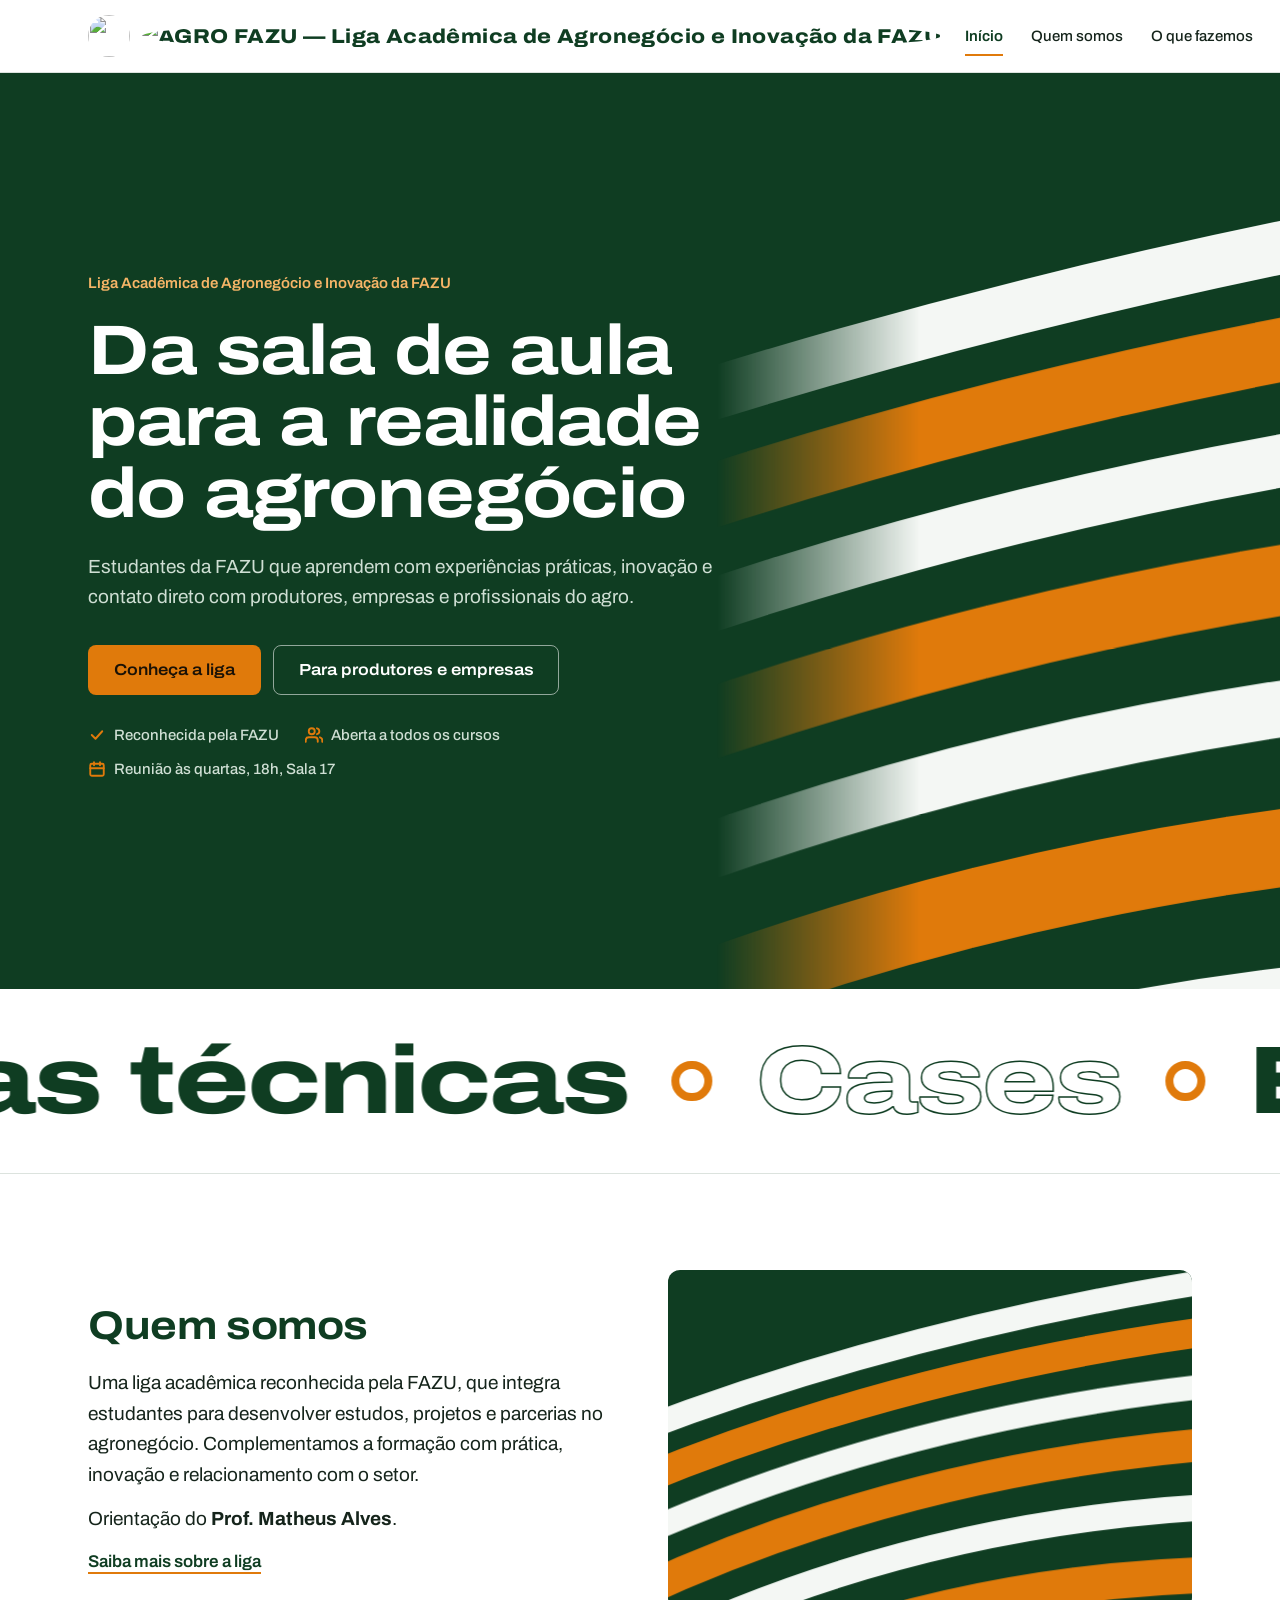
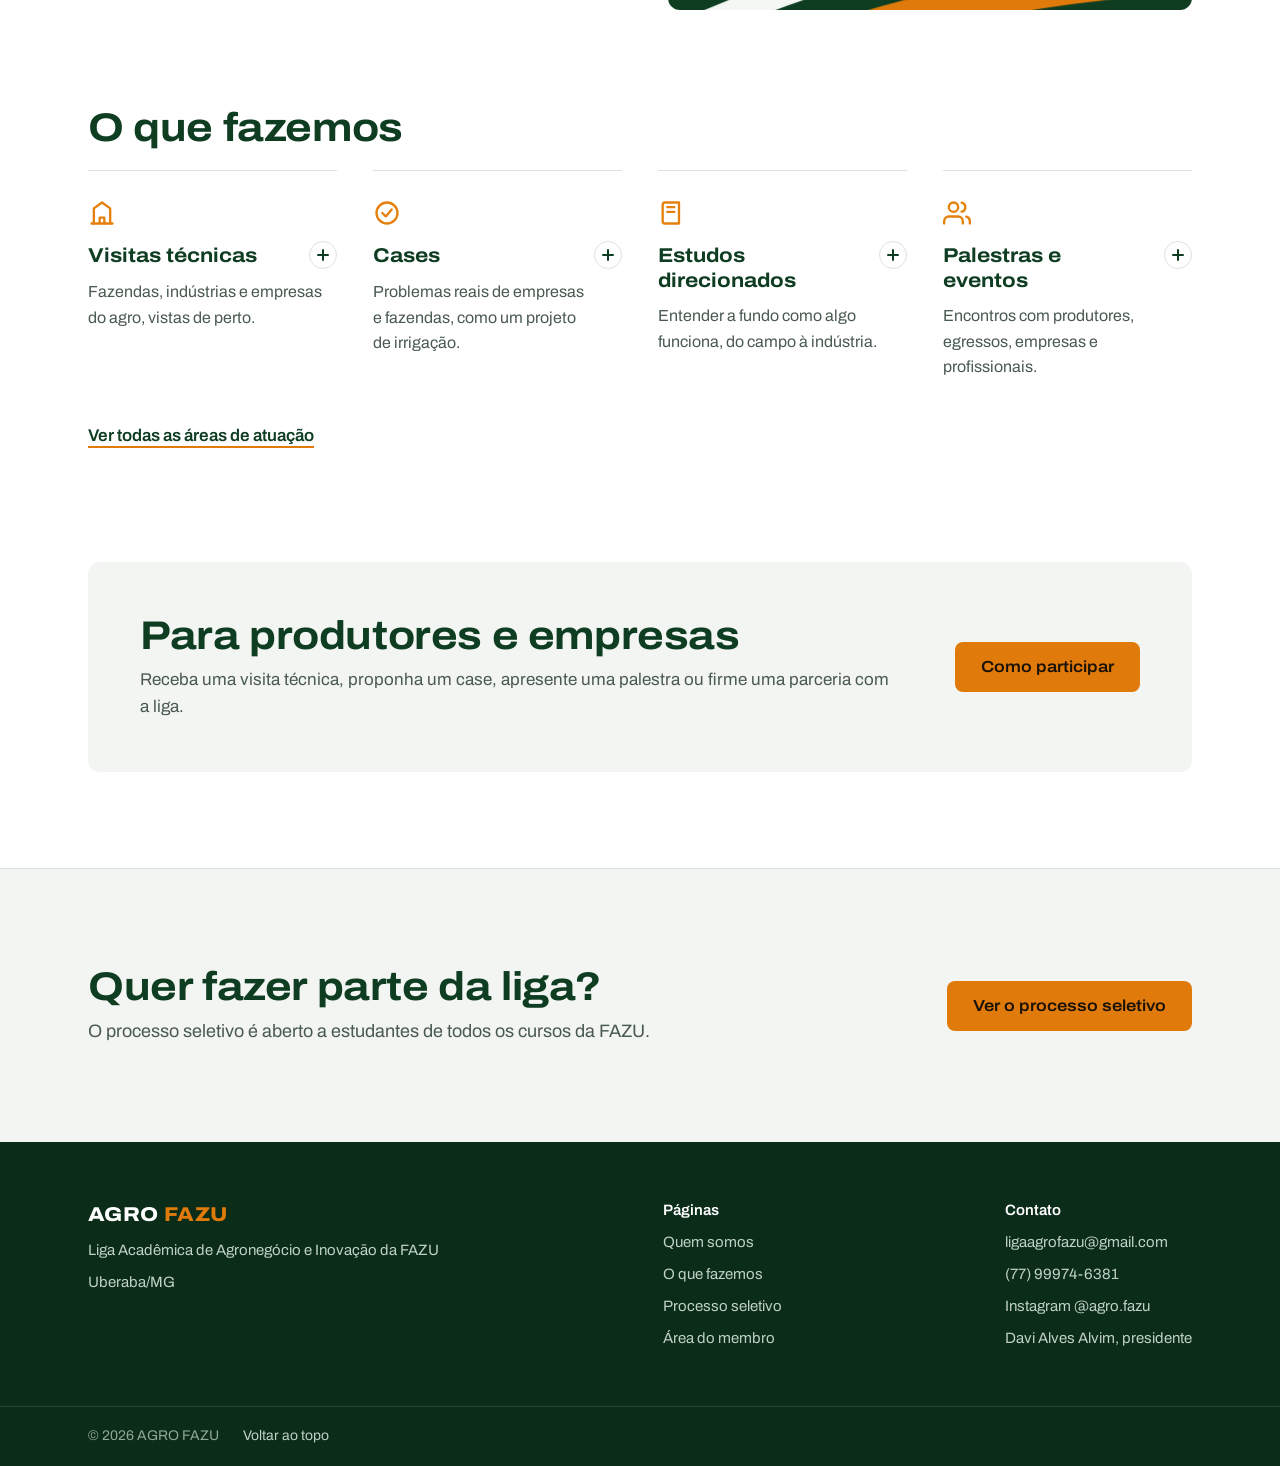
==== commit 79a760f7: "Link do Instagram @agro.fazu no rodapé" ====
--- a/index.html
+++ b/index.html
@@ -21,15 +21,16 @@
 <link rel="preconnect" href="https://fonts.googleapis.com">
 <link rel="preconnect" href="https://fonts.gstatic.com" crossorigin>
 <link href="https://fonts.googleapis.com/css2?family=Archivo:wdth,wght@100..125,400..800&display=swap" rel="stylesheet">
+<script>try{if(!sessionStorage.getItem("agrofazu_logo")){document.documentElement.classList.add("logo-entra");sessionStorage.setItem("agrofazu_logo","1")}}catch(e){}</script>
 <link rel="stylesheet" href="estilo.css">
 <link rel="stylesheet" href="anima.css">
-<script type="application/ld+json">{"@context":"https://schema.org","@type":"Organization","name":"AGRO FAZU","alternateName":["AgroFazu","Liga Acadêmica de Agronegócio e Inovação da FAZU"],"url":"https://ligaagrofazu-collab.github.io/","logo":"https://ligaagrofazu-collab.github.io/icon-512.png","image":"https://ligaagrofazu-collab.github.io/og.png","email":"ligaagrofazu@gmail.com","telephone":"+55 77 99974-6381","address":{"@type":"PostalAddress","addressLocality":"Uberaba","addressRegion":"MG","addressCountry":"BR"},"parentOrganization":{"@type":"CollegeOrUniversity","name":"FAZU — Faculdades Associadas de Uberaba"}}</script>
+<script type="application/ld+json">{"@context":"https://schema.org","@type":"Organization","name":"AGRO FAZU","alternateName":["AgroFazu","Liga Acadêmica de Agronegócio e Inovação da FAZU"],"url":"https://ligaagrofazu-collab.github.io/","logo":"https://ligaagrofazu-collab.github.io/icon-512.png","image":"https://ligaagrofazu-collab.github.io/og.png","sameAs":["https://www.instagram.com/agro.fazu/"],"email":"ligaagrofazu@gmail.com","telephone":"+55 77 99974-6381","address":{"@type":"PostalAddress","addressLocality":"Uberaba","addressRegion":"MG","addressCountry":"BR"},"parentOrganization":{"@type":"CollegeOrUniversity","name":"FAZU — Faculdades Associadas de Uberaba"}}</script>
 </head>
 <body>
 <a class="pular" href="#conteudo">Pular para o conteúdo</a>
 <header class="cabecalho">
   <div class="caixa">
-    <a class="marca" href="index.html"><img src="icon-96.png" alt="" width="46" height="46"><span>AGRO <span>FAZU</span></span></a>
+    <a class="marca" href="index.html"><img class="marca-selo" src="logo-selo-56.png" srcset="logo-selo-48.png 48w, logo-selo-56.png 56w, logo-selo-96.png 96w, logo-selo-112.png 112w, logo-selo-144.png 144w, logo-selo-168.png 168w" sizes="(max-width:1080px) 48px, 56px" alt="" width="56" height="56"><span class="marca-texto"><img class="marca-nome" src="logo-nome-30.png" srcset="logo-nome-26.png 113w, logo-nome-30.png 130w, logo-nome-52.png 226w, logo-nome-60.png 261w, logo-nome-78.png 339w, logo-nome-90.png 391w" sizes="(max-width:1080px) 113px, 130px" alt="AGRO FAZU — Liga Acadêmica de Agronegócio e Inovação da FAZU" width="130" height="30"><span class="marca-linha" aria-hidden="true"></span></span></a>
     <input type="checkbox" id="menu-celular" aria-hidden="true">
     <label class="abrir-menu" for="menu-celular" role="button" tabindex="0" aria-label="Abrir o menu" aria-expanded="false" aria-controls="menu-principal"><svg width="24" height="24" viewBox="0 0 24 24" fill="none" stroke="#fff" stroke-width="2.5" stroke-linecap="round" aria-hidden="true"><path d="M4 7h16M4 12h16M4 17h16"/></svg></label>
     <nav class="menu" id="menu-principal" aria-label="Menu principal"><a href="index.html" aria-current="page">Início</a><a href="quem-somos.html">Quem somos</a><a href="o-que-fazemos.html">O que fazemos</a><a href="diretorias-e-equipe.html">Diretorias e equipe</a><a href="produtores-e-empresas.html">Produtores e empresas</a><a href="contato.html">Contato</a><a class="membro" href="portal/">Área do membro</a></nav>
@@ -105,6 +106,7 @@
       <span class="titulo">Contato</span>
       <a href="mailto:ligaagrofazu@gmail.com">ligaagrofazu@gmail.com</a>
       <a href="tel:+5577999746381">(77) 99974-6381</a>
+      <a href="https://www.instagram.com/agro.fazu/" target="_blank" rel="noopener">Instagram @agro.fazu</a>
       <span>Davi Alves Alvim, presidente</span>
     </div>
   </div>
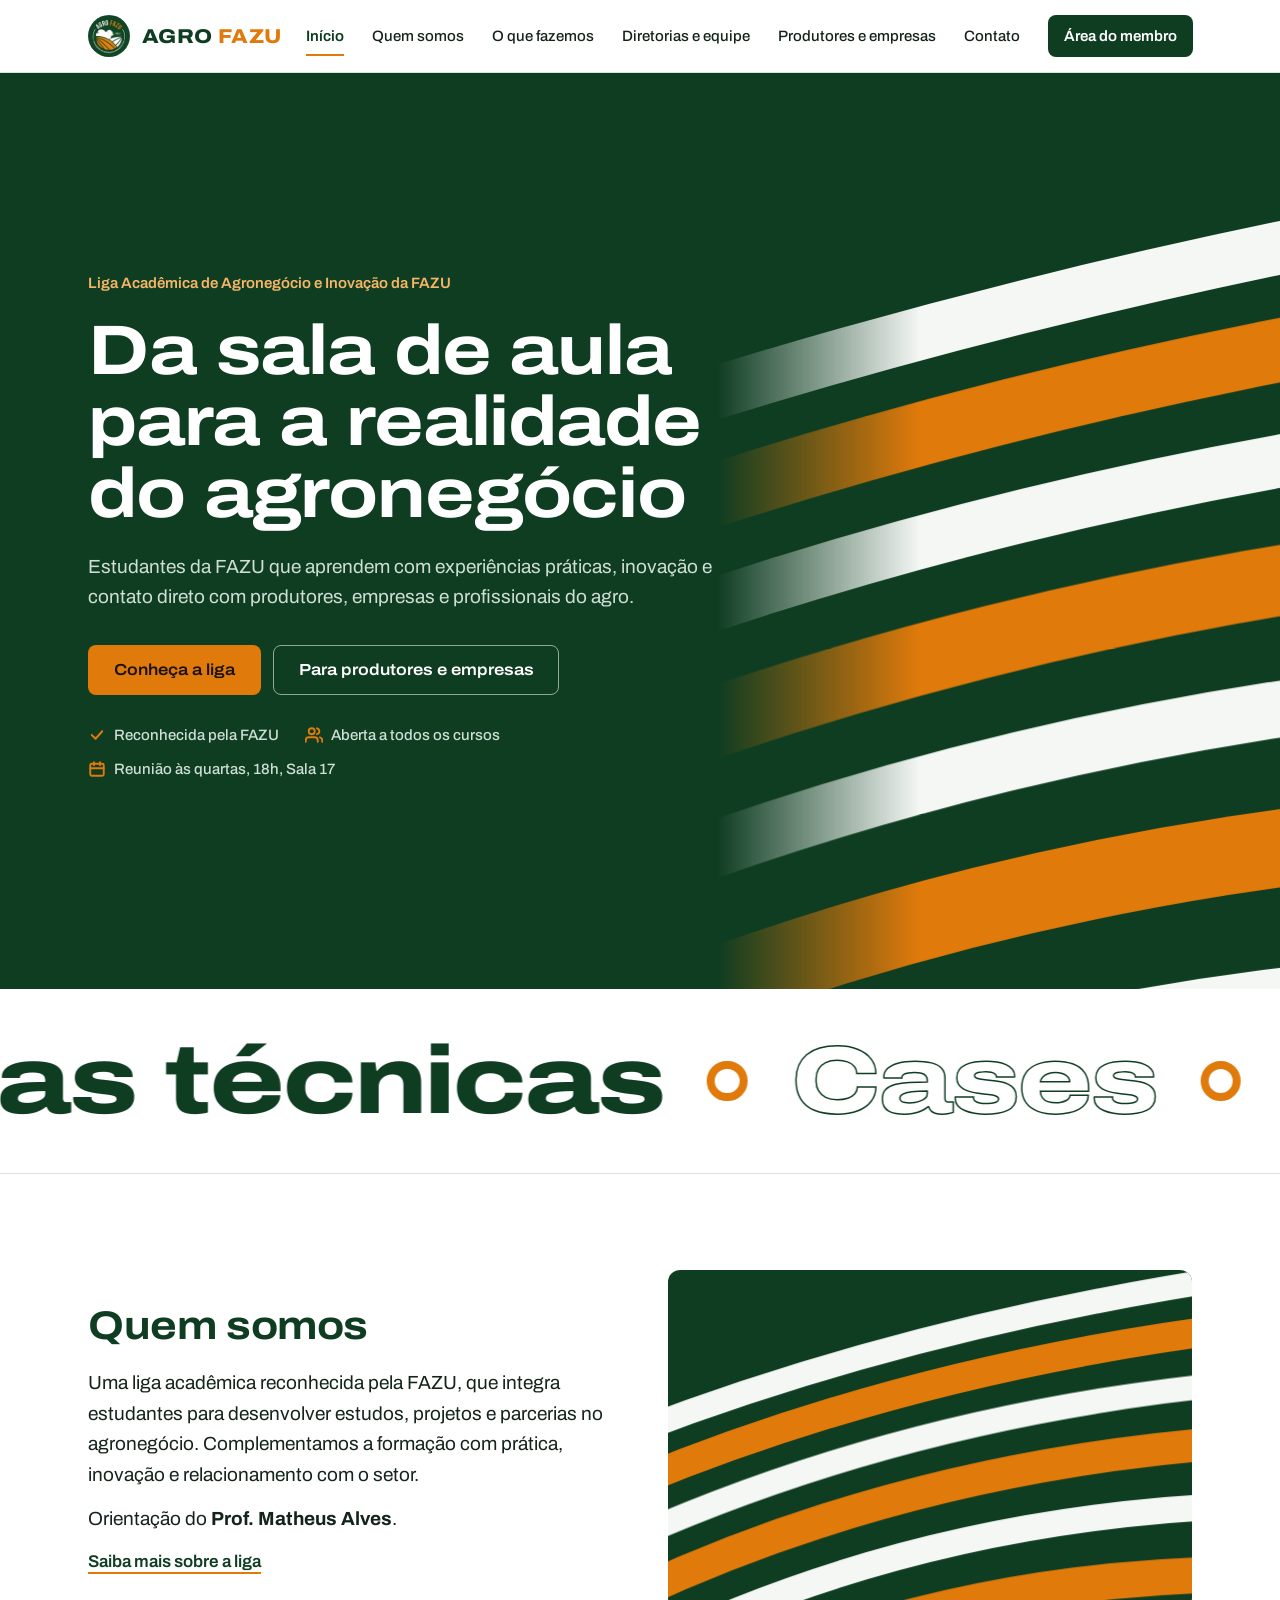
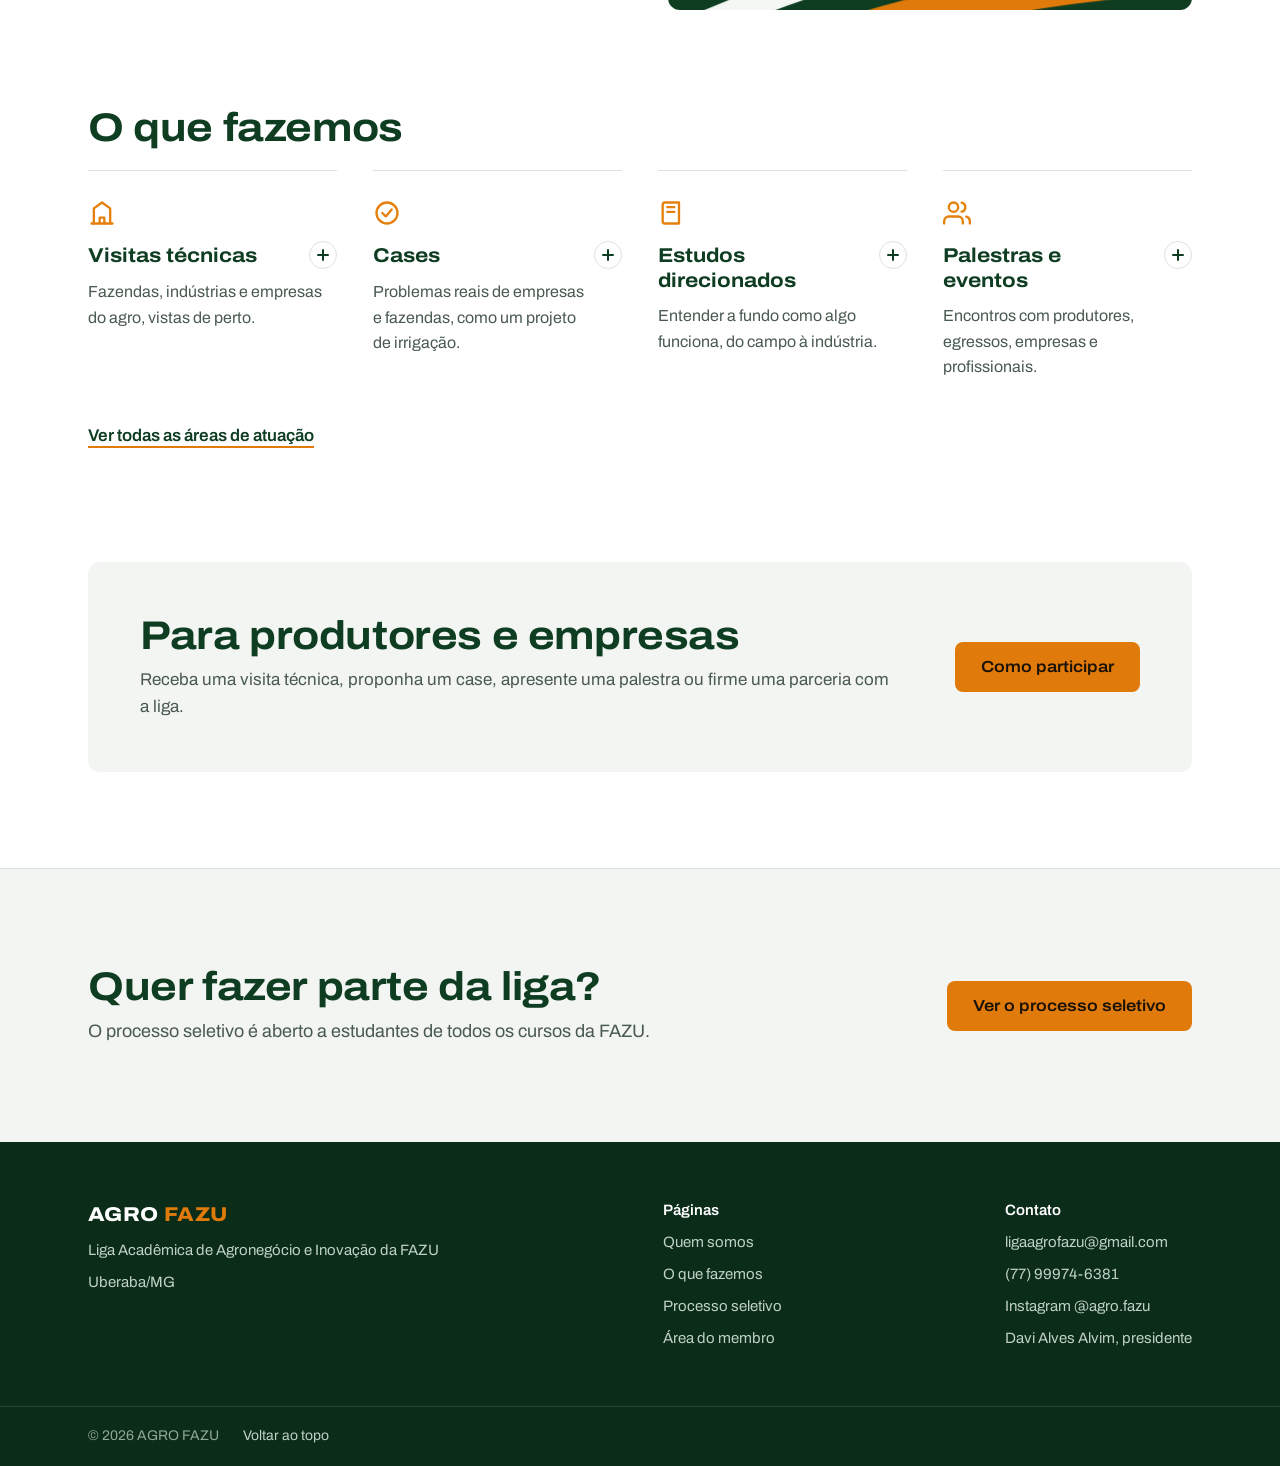
==== commit 1bdc2698: "Link do Instagram @agro.fazu no rodapé" ====
--- a/index.html
+++ b/index.html
@@ -21,7 +21,6 @@
 <link rel="preconnect" href="https://fonts.googleapis.com">
 <link rel="preconnect" href="https://fonts.gstatic.com" crossorigin>
 <link href="https://fonts.googleapis.com/css2?family=Archivo:wdth,wght@100..125,400..800&display=swap" rel="stylesheet">
-<script>try{if(!sessionStorage.getItem("agrofazu_logo")){document.documentElement.classList.add("logo-entra");sessionStorage.setItem("agrofazu_logo","1")}}catch(e){}</script>
 <link rel="stylesheet" href="estilo.css">
 <link rel="stylesheet" href="anima.css">
 <script type="application/ld+json">{"@context":"https://schema.org","@type":"Organization","name":"AGRO FAZU","alternateName":["AgroFazu","Liga Acadêmica de Agronegócio e Inovação da FAZU"],"url":"https://ligaagrofazu-collab.github.io/","logo":"https://ligaagrofazu-collab.github.io/icon-512.png","image":"https://ligaagrofazu-collab.github.io/og.png","sameAs":["https://www.instagram.com/agro.fazu/"],"email":"ligaagrofazu@gmail.com","telephone":"+55 77 99974-6381","address":{"@type":"PostalAddress","addressLocality":"Uberaba","addressRegion":"MG","addressCountry":"BR"},"parentOrganization":{"@type":"CollegeOrUniversity","name":"FAZU — Faculdades Associadas de Uberaba"}}</script>
@@ -30,7 +29,7 @@
 <a class="pular" href="#conteudo">Pular para o conteúdo</a>
 <header class="cabecalho">
   <div class="caixa">
-    <a class="marca" href="index.html"><img class="marca-selo" src="logo-selo-56.png" srcset="logo-selo-48.png 48w, logo-selo-56.png 56w, logo-selo-96.png 96w, logo-selo-112.png 112w, logo-selo-144.png 144w, logo-selo-168.png 168w" sizes="(max-width:1080px) 48px, 56px" alt="" width="56" height="56"><span class="marca-texto"><img class="marca-nome" src="logo-nome-30.png" srcset="logo-nome-26.png 113w, logo-nome-30.png 130w, logo-nome-52.png 226w, logo-nome-60.png 261w, logo-nome-78.png 339w, logo-nome-90.png 391w" sizes="(max-width:1080px) 113px, 130px" alt="AGRO FAZU — Liga Acadêmica de Agronegócio e Inovação da FAZU" width="130" height="30"><span class="marca-linha" aria-hidden="true"></span></span></a>
+    <a class="marca" href="index.html"><img src="icon-96.png" alt="" width="46" height="46"><span>AGRO <span>FAZU</span></span></a>
     <input type="checkbox" id="menu-celular" aria-hidden="true">
     <label class="abrir-menu" for="menu-celular" role="button" tabindex="0" aria-label="Abrir o menu" aria-expanded="false" aria-controls="menu-principal"><svg width="24" height="24" viewBox="0 0 24 24" fill="none" stroke="#fff" stroke-width="2.5" stroke-linecap="round" aria-hidden="true"><path d="M4 7h16M4 12h16M4 17h16"/></svg></label>
     <nav class="menu" id="menu-principal" aria-label="Menu principal"><a href="index.html" aria-current="page">Início</a><a href="quem-somos.html">Quem somos</a><a href="o-que-fazemos.html">O que fazemos</a><a href="diretorias-e-equipe.html">Diretorias e equipe</a><a href="produtores-e-empresas.html">Produtores e empresas</a><a href="contato.html">Contato</a><a class="membro" href="portal/">Área do membro</a></nav>
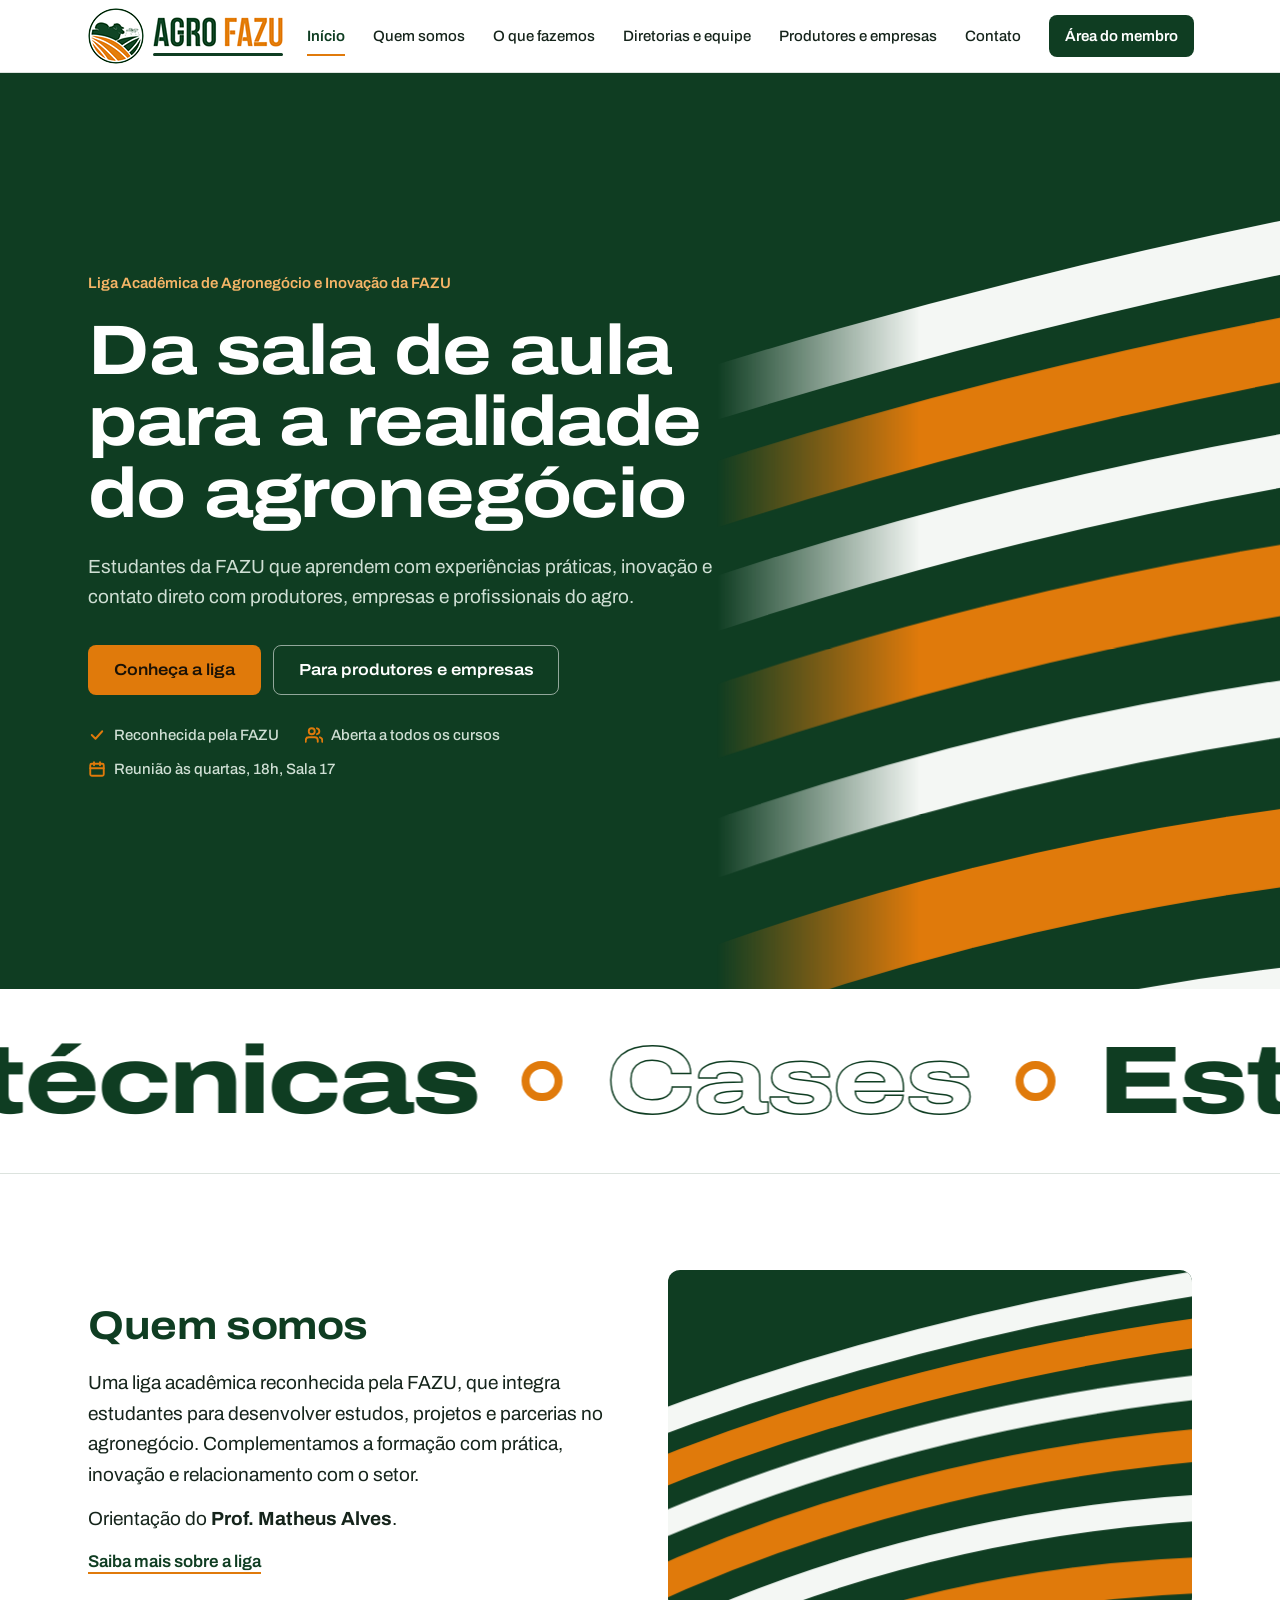
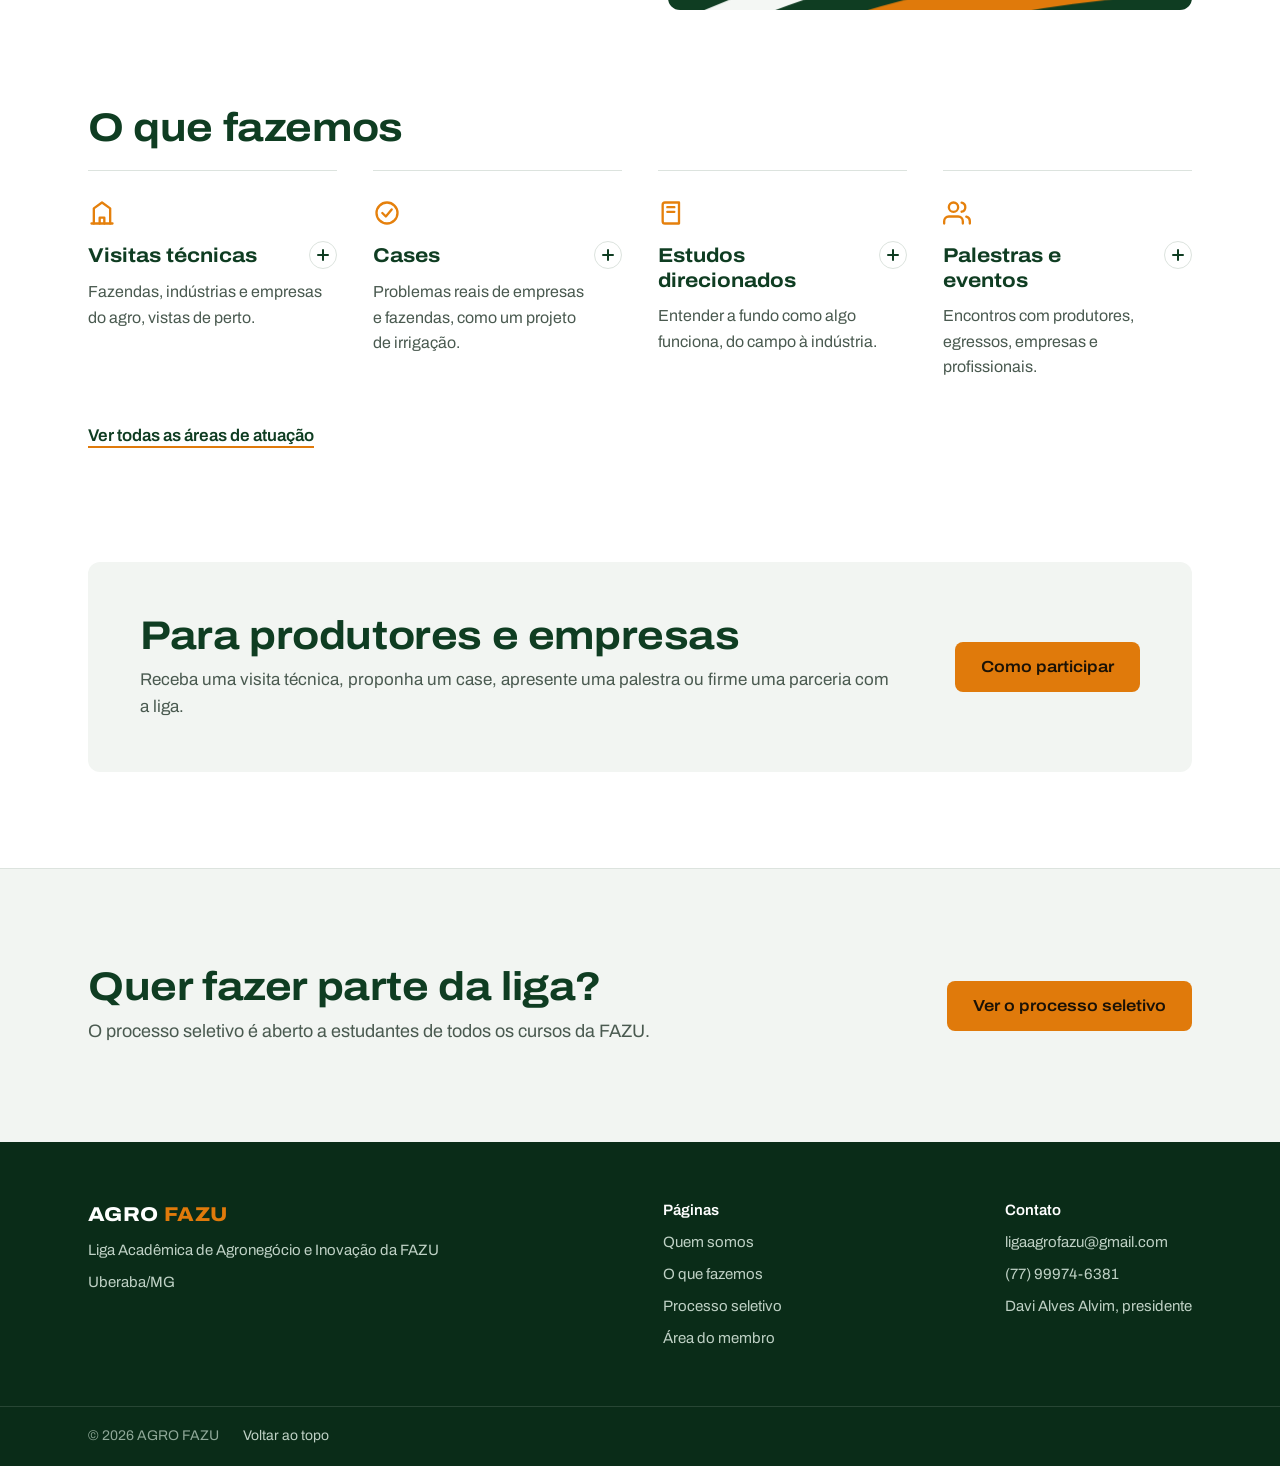
==== commit 3426fbb8: "Logo terciária no cabeçalho, com linha verde e animação Selo redondo ao lado do nome (manual da marc" ====
--- a/index.html
+++ b/index.html
@@ -21,15 +21,16 @@
 <link rel="preconnect" href="https://fonts.googleapis.com">
 <link rel="preconnect" href="https://fonts.gstatic.com" crossorigin>
 <link href="https://fonts.googleapis.com/css2?family=Archivo:wdth,wght@100..125,400..800&display=swap" rel="stylesheet">
+<script>try{if(!sessionStorage.getItem("agrofazu_logo")){document.documentElement.classList.add("logo-entra");sessionStorage.setItem("agrofazu_logo","1")}}catch(e){}</script>
 <link rel="stylesheet" href="estilo.css">
 <link rel="stylesheet" href="anima.css">
-<script type="application/ld+json">{"@context":"https://schema.org","@type":"Organization","name":"AGRO FAZU","alternateName":["AgroFazu","Liga Acadêmica de Agronegócio e Inovação da FAZU"],"url":"https://ligaagrofazu-collab.github.io/","logo":"https://ligaagrofazu-collab.github.io/icon-512.png","image":"https://ligaagrofazu-collab.github.io/og.png","sameAs":["https://www.instagram.com/agro.fazu/"],"email":"ligaagrofazu@gmail.com","telephone":"+55 77 99974-6381","address":{"@type":"PostalAddress","addressLocality":"Uberaba","addressRegion":"MG","addressCountry":"BR"},"parentOrganization":{"@type":"CollegeOrUniversity","name":"FAZU — Faculdades Associadas de Uberaba"}}</script>
+<script type="application/ld+json">{"@context":"https://schema.org","@type":"Organization","name":"AGRO FAZU","alternateName":["AgroFazu","Liga Acadêmica de Agronegócio e Inovação da FAZU"],"url":"https://ligaagrofazu-collab.github.io/","logo":"https://ligaagrofazu-collab.github.io/icon-512.png","image":"https://ligaagrofazu-collab.github.io/og.png","email":"ligaagrofazu@gmail.com","telephone":"+55 77 99974-6381","address":{"@type":"PostalAddress","addressLocality":"Uberaba","addressRegion":"MG","addressCountry":"BR"},"parentOrganization":{"@type":"CollegeOrUniversity","name":"FAZU — Faculdades Associadas de Uberaba"}}</script>
 </head>
 <body>
 <a class="pular" href="#conteudo">Pular para o conteúdo</a>
 <header class="cabecalho">
   <div class="caixa">
-    <a class="marca" href="index.html"><img src="icon-96.png" alt="" width="46" height="46"><span>AGRO <span>FAZU</span></span></a>
+    <a class="marca" href="index.html"><img class="marca-selo" src="logo-selo-56.png" srcset="logo-selo-48.png 48w, logo-selo-56.png 56w, logo-selo-96.png 96w, logo-selo-112.png 112w, logo-selo-144.png 144w, logo-selo-168.png 168w" sizes="(max-width:1080px) 48px, 56px" alt="" width="56" height="56"><span class="marca-texto"><img class="marca-nome" src="logo-nome-30.png" srcset="logo-nome-26.png 113w, logo-nome-30.png 130w, logo-nome-52.png 226w, logo-nome-60.png 261w, logo-nome-78.png 339w, logo-nome-90.png 391w" sizes="(max-width:1080px) 113px, 130px" alt="AGRO FAZU — Liga Acadêmica de Agronegócio e Inovação da FAZU" width="130" height="30"><span class="marca-linha" aria-hidden="true"></span></span></a>
     <input type="checkbox" id="menu-celular" aria-hidden="true">
     <label class="abrir-menu" for="menu-celular" role="button" tabindex="0" aria-label="Abrir o menu" aria-expanded="false" aria-controls="menu-principal"><svg width="24" height="24" viewBox="0 0 24 24" fill="none" stroke="#fff" stroke-width="2.5" stroke-linecap="round" aria-hidden="true"><path d="M4 7h16M4 12h16M4 17h16"/></svg></label>
     <nav class="menu" id="menu-principal" aria-label="Menu principal"><a href="index.html" aria-current="page">Início</a><a href="quem-somos.html">Quem somos</a><a href="o-que-fazemos.html">O que fazemos</a><a href="diretorias-e-equipe.html">Diretorias e equipe</a><a href="produtores-e-empresas.html">Produtores e empresas</a><a href="contato.html">Contato</a><a class="membro" href="portal/">Área do membro</a></nav>
@@ -105,7 +106,6 @@
       <span class="titulo">Contato</span>
       <a href="mailto:ligaagrofazu@gmail.com">ligaagrofazu@gmail.com</a>
       <a href="tel:+5577999746381">(77) 99974-6381</a>
-      <a href="https://www.instagram.com/agro.fazu/" target="_blank" rel="noopener">Instagram @agro.fazu</a>
       <span>Davi Alves Alvim, presidente</span>
     </div>
   </div>
--- a/estilo.css
+++ b/estilo.css
@@ -186,3 +186,16 @@
   .lado-a-lado{gap:32px}
   .foto{min-height:220px}
 }
+
+/* Logo terciária no cabeçalho: selo redondo + nome (manual da marca, página 4) */
+.marca{gap:9px}
+.marca .marca-selo{width:56px;height:56px;border-radius:50%}
+.marca .marca-texto{display:flex;flex-direction:column;gap:6px}
+.marca .marca-nome{width:130px;height:30px;border-radius:0}
+/* Linha verde no lugar da frase */
+.marca .marca-linha{display:block;width:100%;height:3px;border-radius:2px;background:var(--mata);transform-origin:0 50%}
+@media (max-width:1080px){
+  .marca .marca-selo{width:48px;height:48px}
+  .marca .marca-nome{width:113px;height:26px}
+  .marca .marca-texto{gap:5px}
+}
--- a/anima.css
+++ b/anima.css
@@ -131,3 +131,34 @@
 .calmo .botao:active{transform:none}
 .calmo .faixa{overflow-x:auto;scrollbar-width:none}
 .calmo .faixa::-webkit-scrollbar{display:none}
+
+/* Logo do cabeçalho: na primeira página da visita, o selo gira e se abre como um carimbo
+   e o nome aparece da esquerda para a direita. Ao passar o mouse, o selo dá um giro curto. */
+.logo-entra .marca .marca-selo{animation:seloEntra 1s cubic-bezier(.2,.9,.25,1.2) .1s both}
+.logo-entra .marca .marca-nome{animation:nomeEntra .75s cubic-bezier(.2,.75,.15,1) .55s both}
+@keyframes seloEntra{
+  0%{opacity:0;transform:rotate(-160deg) scale(.35);clip-path:circle(0% at 50% 50%)}
+  55%{opacity:1}
+  100%{opacity:1;transform:none;clip-path:circle(51% at 50% 50%)}
+}
+@keyframes nomeEntra{
+  from{opacity:0;clip-path:inset(0 100% 0 0);transform:translateX(-8px)}
+  to{opacity:1;clip-path:inset(0 0 0 0);transform:none}
+}
+.marca .marca-selo{transition:transform .7s cubic-bezier(.3,1.5,.5,1)}
+@media (hover:hover){
+  .marca:hover .marca-selo{transform:rotate(-14deg) scale(1.06)}
+}
+.marca:active .marca-selo{transform:rotate(-14deg) scale(.96)}
+/* Modo calmo: só aparece, sem giro */
+.calmo .marca .marca-selo,.calmo .marca .marca-nome{animation-name:aparece;transform:none}
+.calmo .marca:hover .marca-selo{transform:none}
+
+/* Linha da logo: é desenhada da esquerda para a direita logo depois do nome,
+   e se desenha de novo ao passar o mouse na logo */
+.logo-entra .marca .marca-linha{animation:linhaEntra .7s cubic-bezier(.65,0,.35,1) 1.15s both}
+@keyframes linhaEntra{from{transform:scaleX(0)}to{transform:scaleX(1)}}
+@media (hover:hover){
+  .marca:hover .marca-linha{animation:linhaEntra .6s cubic-bezier(.65,0,.35,1) both}
+}
+.calmo .marca .marca-linha,.calmo .marca:hover .marca-linha{animation:none}
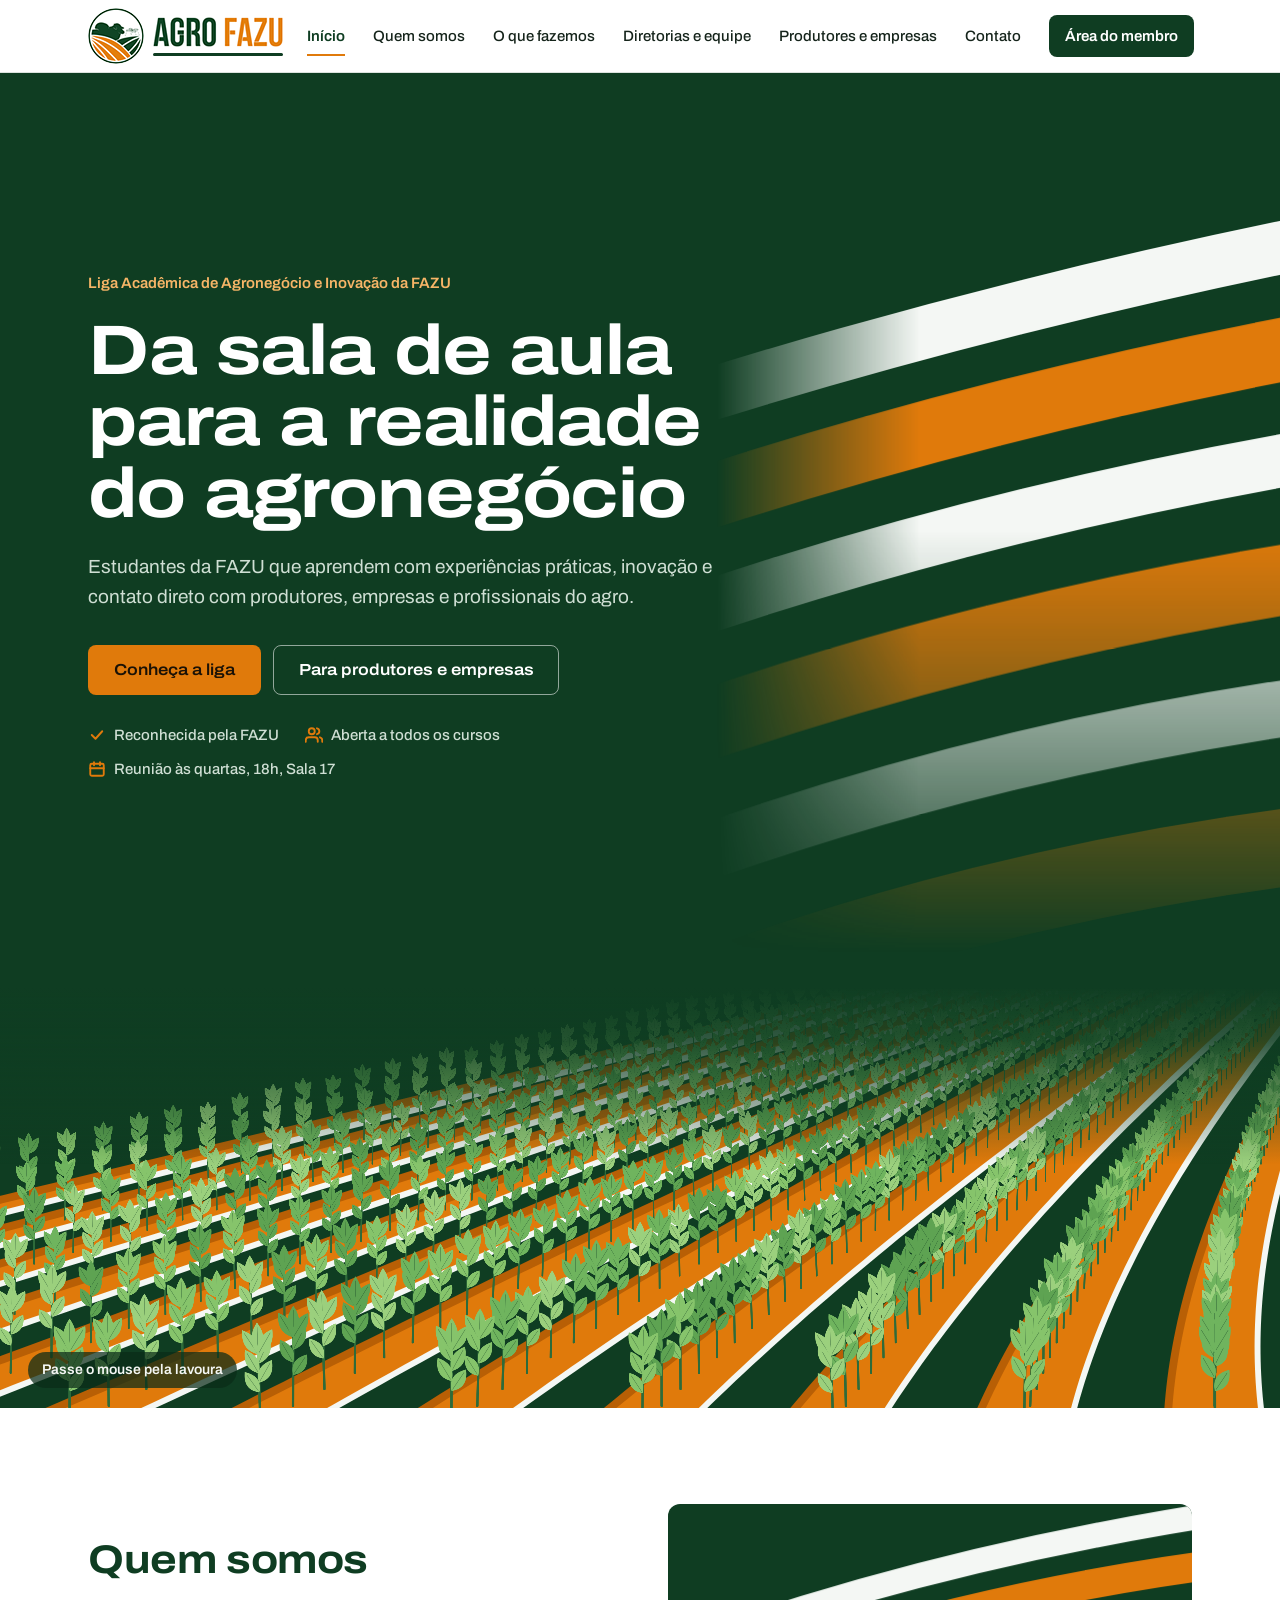
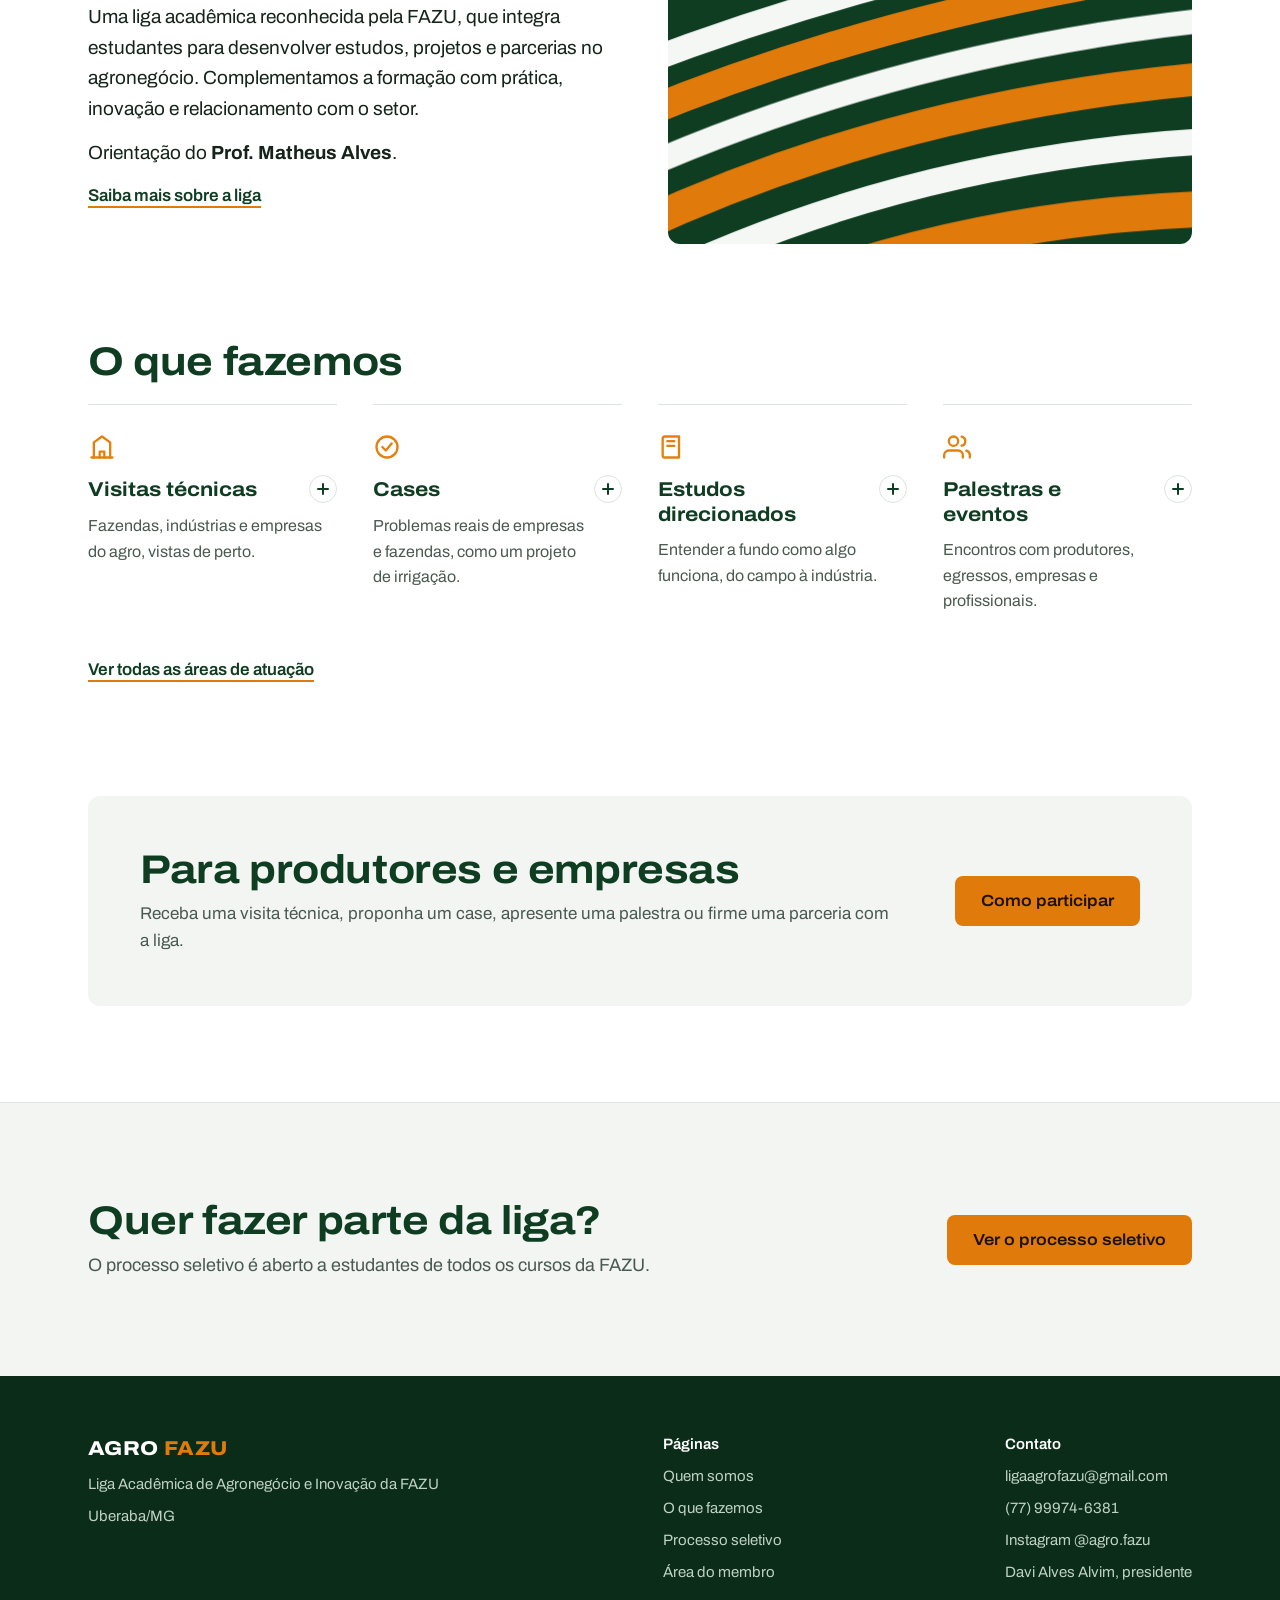
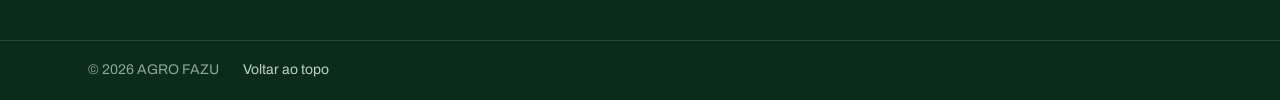
==== commit c34702da: "Lavoura interativa na página inicial Fileiras de soja em perspectiva, como linhas de uma plantadeira" ====
--- a/index.html
+++ b/index.html
@@ -24,7 +24,7 @@
 <script>try{if(!sessionStorage.getItem("agrofazu_logo")){document.documentElement.classList.add("logo-entra");sessionStorage.setItem("agrofazu_logo","1")}}catch(e){}</script>
 <link rel="stylesheet" href="estilo.css">
 <link rel="stylesheet" href="anima.css">
-<script type="application/ld+json">{"@context":"https://schema.org","@type":"Organization","name":"AGRO FAZU","alternateName":["AgroFazu","Liga Acadêmica de Agronegócio e Inovação da FAZU"],"url":"https://ligaagrofazu-collab.github.io/","logo":"https://ligaagrofazu-collab.github.io/icon-512.png","image":"https://ligaagrofazu-collab.github.io/og.png","email":"ligaagrofazu@gmail.com","telephone":"+55 77 99974-6381","address":{"@type":"PostalAddress","addressLocality":"Uberaba","addressRegion":"MG","addressCountry":"BR"},"parentOrganization":{"@type":"CollegeOrUniversity","name":"FAZU — Faculdades Associadas de Uberaba"}}</script>
+<script type="application/ld+json">{"@context":"https://schema.org","@type":"Organization","name":"AGRO FAZU","alternateName":["AgroFazu","Liga Acadêmica de Agronegócio e Inovação da FAZU"],"url":"https://ligaagrofazu-collab.github.io/","logo":"https://ligaagrofazu-collab.github.io/icon-512.png","image":"https://ligaagrofazu-collab.github.io/og.png","sameAs":["https://www.instagram.com/agro.fazu/"],"email":"ligaagrofazu@gmail.com","telephone":"+55 77 99974-6381","address":{"@type":"PostalAddress","addressLocality":"Uberaba","addressRegion":"MG","addressCountry":"BR"},"parentOrganization":{"@type":"CollegeOrUniversity","name":"FAZU — Faculdades Associadas de Uberaba"}}</script>
 </head>
 <body>
 <a class="pular" href="#conteudo">Pular para o conteúdo</a>
@@ -52,7 +52,10 @@
   </div>
 </div></section>
 
-<div class="faixa" aria-hidden="true"><div class="faixa-trilho"><span>Visitas técnicas</span><span>Cases</span><span>Estudos direcionados</span><span>Palestras</span><span>Dias de campo</span><span>Parcerias</span></div></div>
+<div class="lavoura" role="img" aria-label="Ilustração de uma lavoura de soja que balança com o vento e se mexe quando o mouse passa">
+  <canvas id="lavoura" aria-hidden="true"></canvas>
+  <p class="lavoura-dica" aria-hidden="true">Passe o mouse pela lavoura</p>
+</div>
 
 <section><div class="caixa lado-a-lado">
   <div>
@@ -106,11 +109,13 @@
       <span class="titulo">Contato</span>
       <a href="mailto:ligaagrofazu@gmail.com">ligaagrofazu@gmail.com</a>
       <a href="tel:+5577999746381">(77) 99974-6381</a>
+      <a href="https://www.instagram.com/agro.fazu/" target="_blank" rel="noopener">Instagram @agro.fazu</a>
       <span>Davi Alves Alvim, presidente</span>
     </div>
   </div>
   <div class="base"><div class="caixa"><span>© 2026 AGRO FAZU</span><a href="#conteudo">Voltar ao topo</a></div></div>
 </footer>
 <script src="anima.js" defer></script>
+<script src="lavoura.js" defer></script>
 </body>
 </html>
--- a/anima.css
+++ b/anima.css
@@ -162,3 +162,26 @@
   .marca:hover .marca-linha{animation:linhaEntra .6s cubic-bezier(.65,0,.35,1) both}
 }
 .calmo .marca .marca-linha,.calmo .marca:hover .marca-linha{animation:none}
+
+/* Lavoura interativa (página inicial): faixa larga entre o topo e "Quem somos" */
+.lavoura{position:relative;margin-top:-1px;height:clamp(260px,34vw,420px);background:var(--mata);overflow:hidden;touch-action:pan-y;cursor:default}
+.lavoura canvas{display:block;width:100%;height:100%}
+.lavoura-dica{position:absolute;left:28px;bottom:20px;margin:0;padding:7px 14px;border-radius:99px;background:rgba(10,44,24,.72);color:#F4F7F4;font-size:14px;font-weight:600;pointer-events:none;transition:opacity .6s,transform .6s}
+.lavoura-dica.some{opacity:0;transform:translateY(6px)}
+@media (max-width:820px){.lavoura{height:260px}.lavoura-dica{left:16px;bottom:14px;font-size:13px}}
+/* Emenda entre o topo e a lavoura, sem linha divisória:
+   os sulcos do topo somem suavemente embaixo e a lavoura nasce do verde no alto. */
+.topo:has(+ .lavoura) .campo{
+  -webkit-mask-image:linear-gradient(to right,transparent 0,#000 36%),linear-gradient(to bottom,#000 50%,transparent 96%);
+  -webkit-mask-composite:source-in;
+  mask-image:linear-gradient(to right,transparent 0,#000 36%),linear-gradient(to bottom,#000 50%,transparent 96%);
+  mask-composite:intersect;
+}
+.lavoura::before{content:"";position:absolute;left:0;right:0;top:0;height:42%;background:linear-gradient(to bottom,var(--mata) 0,rgba(15,61,34,.85) 30%,rgba(15,61,34,0) 100%);pointer-events:none;z-index:1}
+.lavoura-dica{z-index:2}
+@media (max-width:820px){
+  /* No celular, a própria lavoura faz o papel do campo do topo */
+  .topo:has(+ .lavoura) .campo{display:none}
+  .topo:has(+ .lavoura)>.caixa{padding-bottom:44px}
+  .lavoura::before{height:32%}
+}
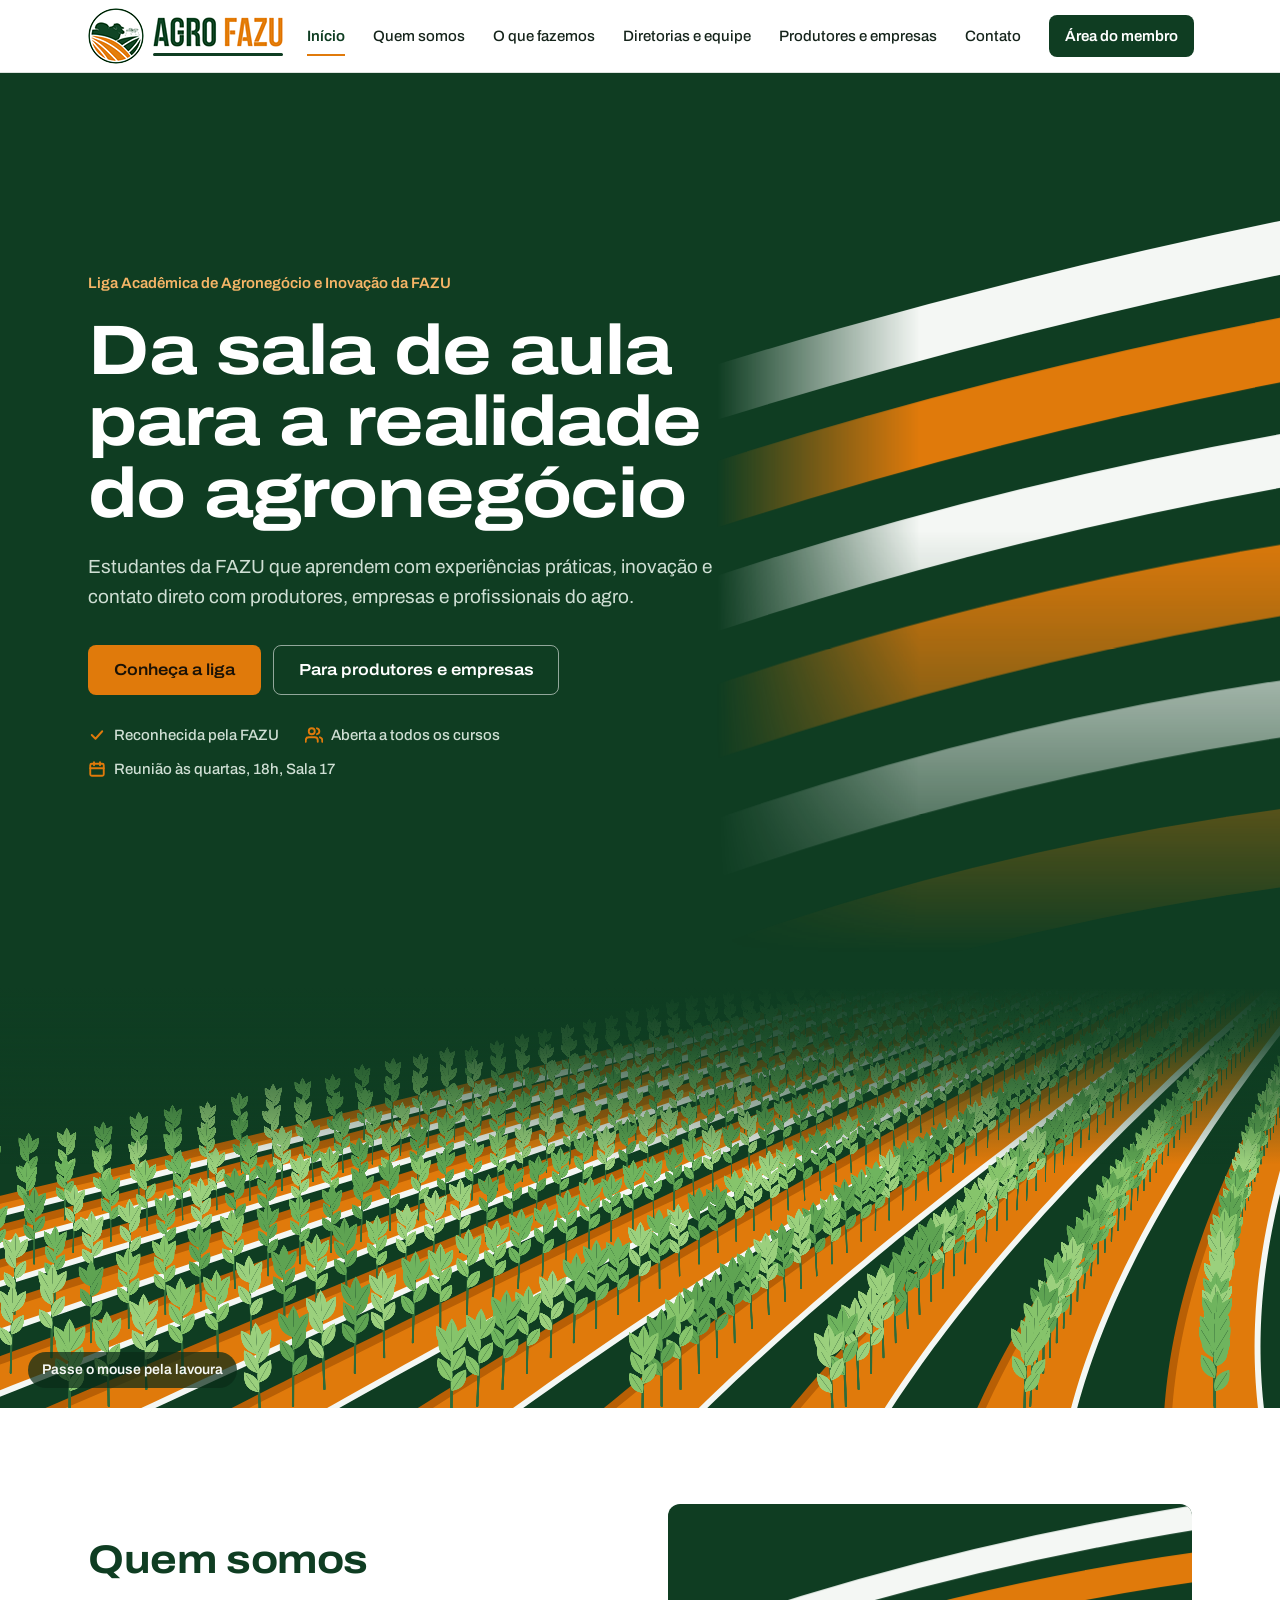
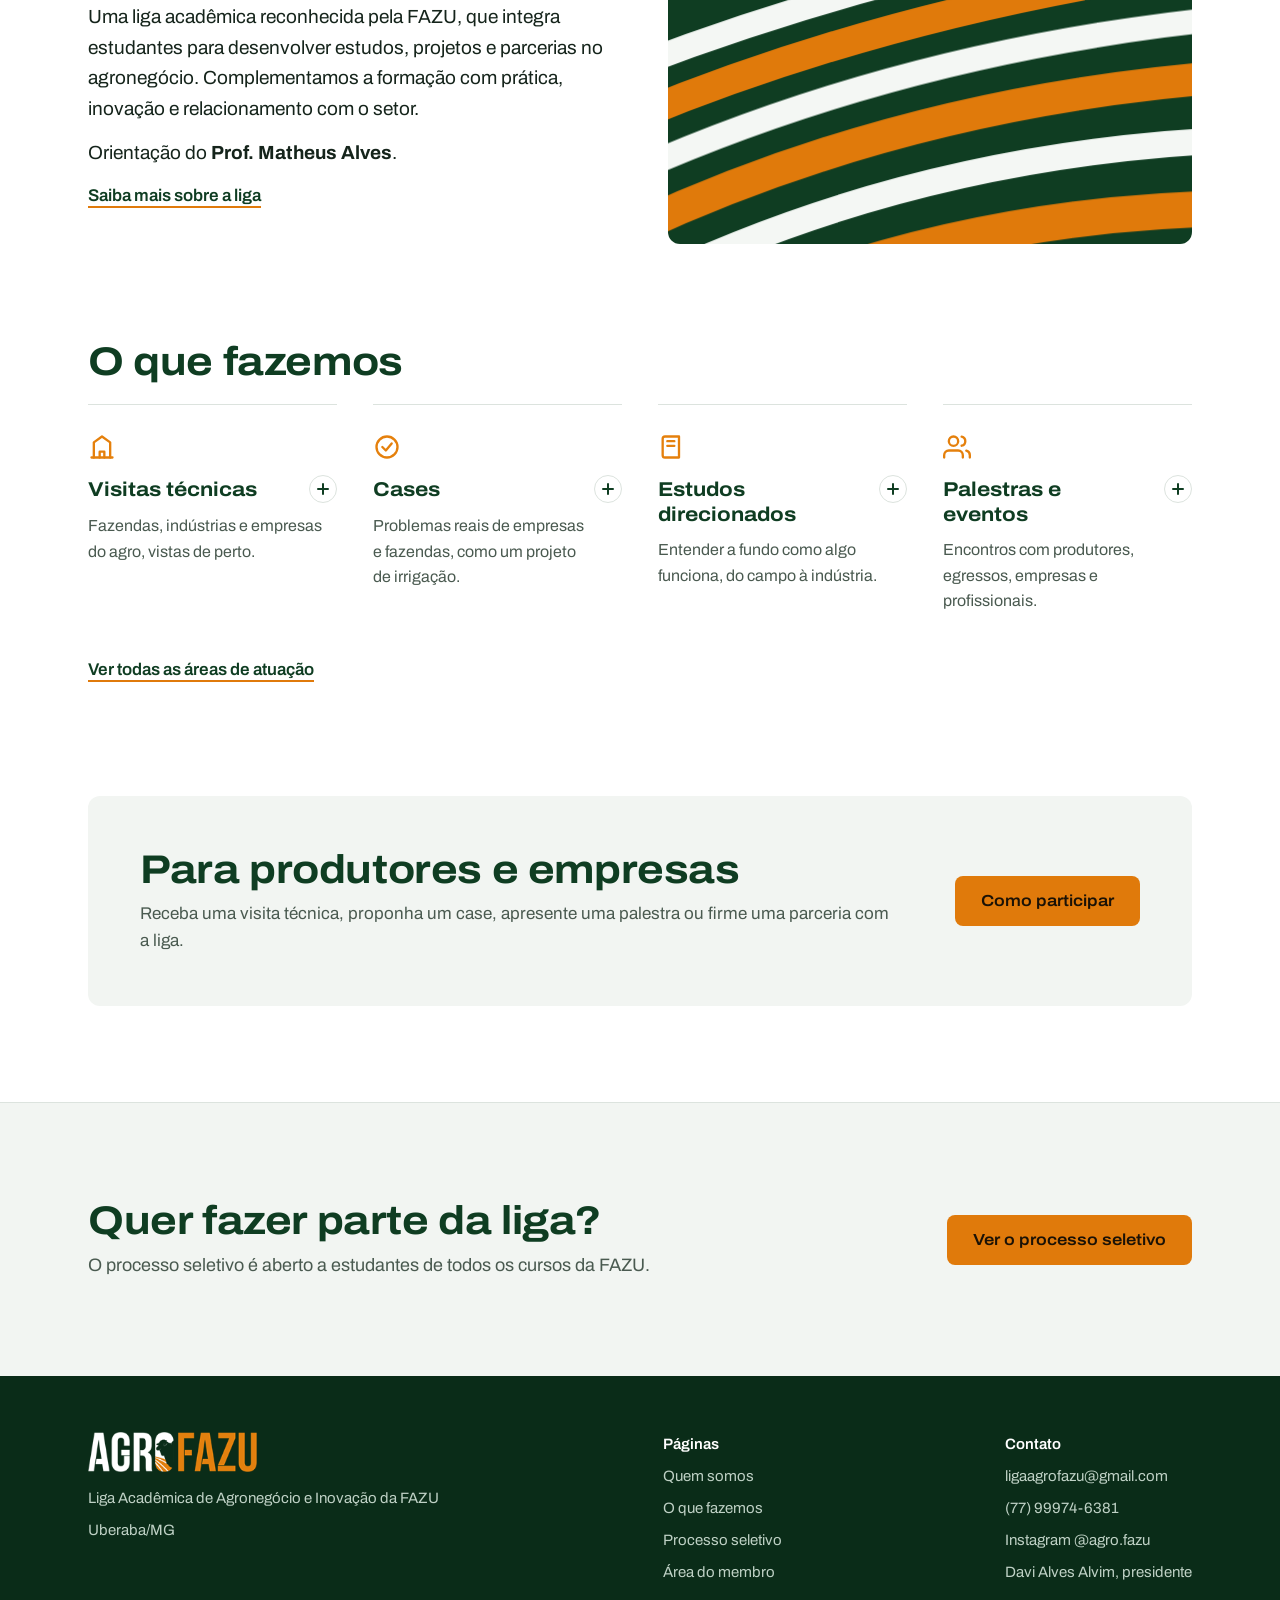
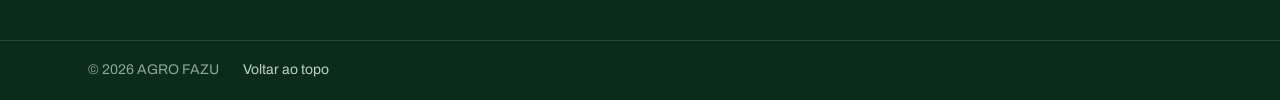
==== commit 4639db4f: "Rodapé com a sublogo (AGROFAZU com o boi no O) no lugar do nome em texto Co-Authored-By: Claude Opus" ====
--- a/index.html
+++ b/index.html
@@ -94,7 +94,7 @@
 <footer class="rodape">
   <div class="caixa">
     <div class="col">
-      <span class="nome">AGRO <span>FAZU</span></span>
+      <img class="nome-logo" src="sublogo-34.png" srcset="sublogo-28.png 119w, sublogo-34.png 144w, sublogo-56.png 237w, sublogo-68.png 288w, sublogo-84.png 356w, sublogo-102.png 432w" sizes="(max-width:820px) 136px, 170px" alt="AGRO FAZU" width="170" height="40" loading="lazy" decoding="async">
       <span>Liga Acadêmica de Agronegócio e Inovação da FAZU</span>
       <span>Uberaba/MG</span>
     </div>
--- a/estilo.css
+++ b/estilo.css
@@ -146,6 +146,8 @@
 .rodape .titulo{font-weight:600;color:#fff}
 .rodape .nome{font-weight:800;font-size:20px;letter-spacing:.02em;color:#fff}
 .rodape .nome span{color:var(--colheita)}
+.rodape .nome-logo{display:block;align-self:flex-start;width:auto;height:40px;margin-bottom:6px}
+@media (max-width:820px){.rodape .nome-logo{height:32px}}
 .rodape .base{border-top:1px solid rgba(255,255,255,.12);font-size:14px;color:#8FA898}
 .rodape .base .caixa{padding-top:18px;padding-bottom:18px;gap:8px 24px;justify-content:flex-start}
 .rodape .base a{color:#BFD1C5}
--- a/anima.css
+++ b/anima.css
@@ -171,7 +171,7 @@
 @media (max-width:820px){.lavoura{height:260px}.lavoura-dica{left:16px;bottom:14px;font-size:13px}}
 /* Emenda entre o topo e a lavoura, sem linha divisória:
    os sulcos do topo somem suavemente embaixo e a lavoura nasce do verde no alto. */
-.topo:has(+ .lavoura) .campo{
+.topo:has(+ .lavoura) .campo,.topo:has(+ .pasto) .campo{
   -webkit-mask-image:linear-gradient(to right,transparent 0,#000 36%),linear-gradient(to bottom,#000 50%,transparent 96%);
   -webkit-mask-composite:source-in;
   mask-image:linear-gradient(to right,transparent 0,#000 36%),linear-gradient(to bottom,#000 50%,transparent 96%);
@@ -181,7 +181,39 @@
 .lavoura-dica{z-index:2}
 @media (max-width:820px){
   /* No celular, a própria lavoura faz o papel do campo do topo */
-  .topo:has(+ .lavoura) .campo{display:none}
+  .topo:has(+ .lavoura) .campo,.topo:has(+ .pasto) .campo{display:none}
   .topo:has(+ .lavoura)>.caixa{padding-bottom:44px}
   .lavoura::before{height:32%}
 }
+/* A luz que acompanha o mouse no topo se apaga antes do fim do topo,
+   para não marcar uma borda reta onde a lavoura começa */
+.topo:has(+ .lavoura)::before{
+  -webkit-mask-image:linear-gradient(to bottom,#000 0,#000 55%,transparent 92%);
+  mask-image:linear-gradient(to bottom,#000 0,#000 55%,transparent 92%);
+}
+
+/* Pasto interativo da página Produtores e empresas (pasto.js) */
+.pasto{position:relative;margin-top:-1px;height:clamp(300px,32vw,440px);background:var(--mata);overflow:hidden;touch-action:pan-y;cursor:pointer;-webkit-tap-highlight-color:transparent}
+.pasto canvas{display:block;width:100%;height:100%}
+.pasto-dica{position:absolute;left:28px;bottom:20px;z-index:2;margin:0;padding:7px 14px;border-radius:99px;background:rgba(10,44,24,.72);color:#F4F7F4;font-size:14px;font-weight:600;pointer-events:none;transition:opacity .6s,transform .6s}
+.pasto-dica.some{opacity:0;transform:translateY(6px)}
+/* Emenda com o topo, sem linha: os sulcos e a luz do topo somem antes do fim, e o pasto nasce do mesmo verde */
+.topo:has(+ .pasto)::after{
+  -webkit-mask-image:linear-gradient(to right,transparent 0,#000 38%),linear-gradient(to bottom,#000 40%,transparent 96%);
+  -webkit-mask-composite:source-in;
+  mask-image:linear-gradient(to right,transparent 0,#000 38%),linear-gradient(to bottom,#000 40%,transparent 96%);
+  mask-composite:intersect;
+}
+.topo:has(+ .pasto)::before{
+  -webkit-mask-image:linear-gradient(to bottom,#000 0,#000 55%,transparent 92%);
+  mask-image:linear-gradient(to bottom,#000 0,#000 55%,transparent 92%);
+}
+/* O pasto já dá o respiro embaixo do texto do topo */
+.topo:has(+ .pasto){padding-bottom:0}
+.topo-interno:has(+ .pasto) .caixa{padding-bottom:56px}
+@media (max-width:820px){
+  .pasto{height:300px}
+  .pasto-dica{left:16px;bottom:14px;font-size:13px}
+  .topo:has(+ .pasto)::after{display:none}
+  .topo-interno:has(+ .pasto) .caixa{padding-bottom:28px}
+}
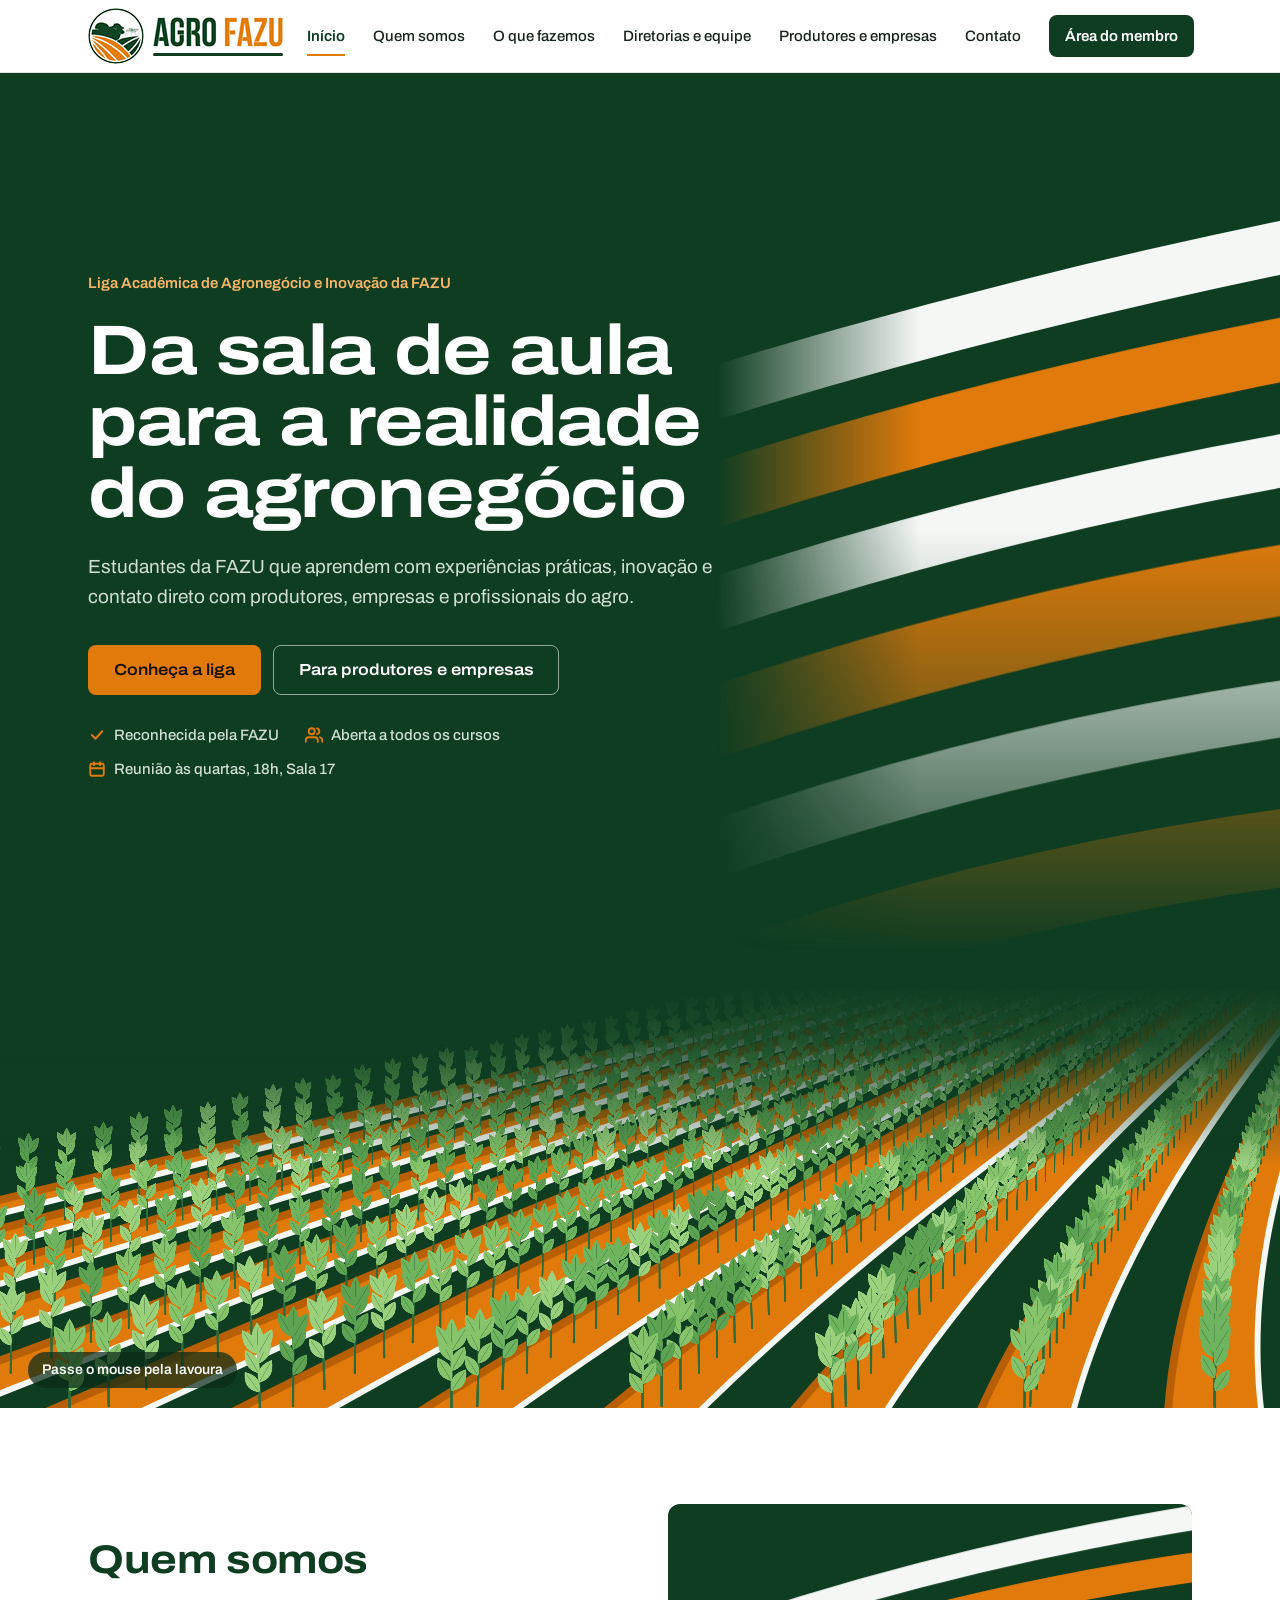
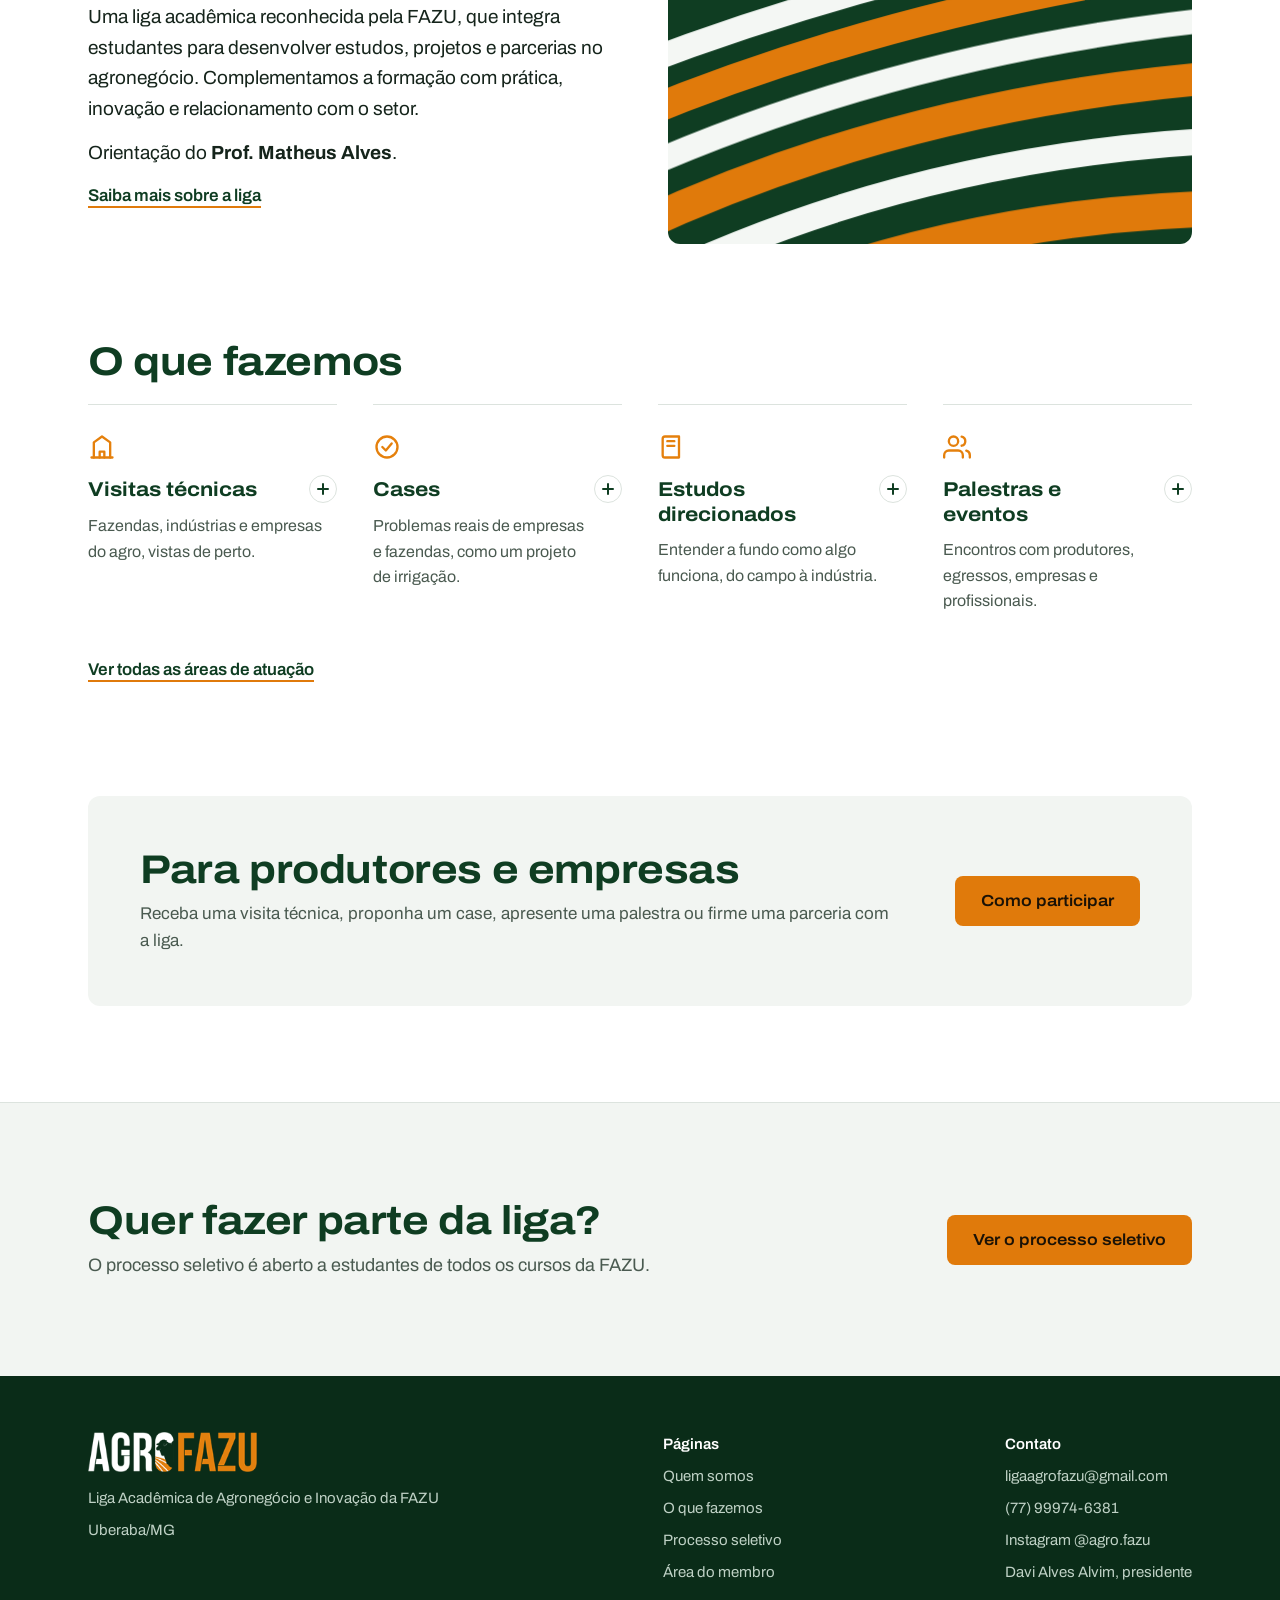
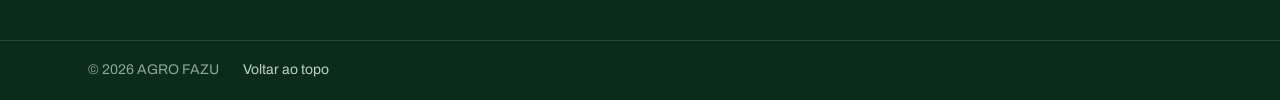
==== commit be5bc38b: "Dominio agrofazu.com.br e titulo AGRO FAZU - Liga Academica" ====
--- a/index.html
+++ b/index.html
@@ -3,18 +3,19 @@
 <head>
 <meta charset="utf-8">
 <meta name="viewport" content="width=device-width, initial-scale=1">
-<title>AGRO FAZU (AgroFazu) — Liga Acadêmica de Agronegócio e Inovação da FAZU</title>
+<title>AGRO FAZU - Liga Acadêmica</title>
 <meta name="description" content="AgroFazu: liga acadêmica da FAZU (Uberaba/MG) que aproxima estudantes do agronegócio com visitas técnicas, cases, estudos e parcerias com produtores e empresas.">
-<link rel="canonical" href="https://ligaagrofazu-collab.github.io/">
+<link rel="canonical" href="https://agrofazu.com.br/">
 <meta name="theme-color" content="#0F3D22">
-<meta property="og:title" content="AGRO FAZU (AgroFazu) — Liga Acadêmica de Agronegócio e Inovação da FAZU">
+<meta property="og:title" content="AGRO FAZU - Liga Acadêmica">
 <meta property="og:description" content="AgroFazu: liga acadêmica da FAZU (Uberaba/MG) que aproxima estudantes do agronegócio com visitas técnicas, cases, estudos e parcerias com produtores e empresas.">
-<meta property="og:image" content="https://ligaagrofazu-collab.github.io/og.png">
+<meta property="og:image" content="https://agrofazu.com.br/og.png">
 <meta property="og:image:width" content="1200">
 <meta property="og:image:height" content="630">
 <meta property="og:image:alt" content="AGRO FAZU — Liga Acadêmica de Agronegócio e Inovação da FAZU">
 <meta property="og:locale" content="pt_BR">
 <meta name="twitter:card" content="summary_large_image">
+<meta property="og:site_name" content="AGRO FAZU">
 <meta property="og:type" content="website">
 <link rel="icon" type="image/png" href="favicon.png">
 <link rel="apple-touch-icon" href="apple-touch-icon.png">
@@ -24,7 +25,8 @@
 <script>try{if(!sessionStorage.getItem("agrofazu_logo")){document.documentElement.classList.add("logo-entra");sessionStorage.setItem("agrofazu_logo","1")}}catch(e){}</script>
 <link rel="stylesheet" href="estilo.css">
 <link rel="stylesheet" href="anima.css">
-<script type="application/ld+json">{"@context":"https://schema.org","@type":"Organization","name":"AGRO FAZU","alternateName":["AgroFazu","Liga Acadêmica de Agronegócio e Inovação da FAZU"],"url":"https://ligaagrofazu-collab.github.io/","logo":"https://ligaagrofazu-collab.github.io/icon-512.png","image":"https://ligaagrofazu-collab.github.io/og.png","sameAs":["https://www.instagram.com/agro.fazu/"],"email":"ligaagrofazu@gmail.com","telephone":"+55 77 99974-6381","address":{"@type":"PostalAddress","addressLocality":"Uberaba","addressRegion":"MG","addressCountry":"BR"},"parentOrganization":{"@type":"CollegeOrUniversity","name":"FAZU — Faculdades Associadas de Uberaba"}}</script>
+<script type="application/ld+json">{"@context":"https://schema.org","@type":"Organization","name":"AGRO FAZU","alternateName":["AgroFazu","Liga Acadêmica de Agronegócio e Inovação da FAZU"],"url":"https://agrofazu.com.br/","logo":"https://agrofazu.com.br/icon-512.png","image":"https://agrofazu.com.br/og.png","sameAs":["https://www.instagram.com/agro.fazu/"],"email":"ligaagrofazu@gmail.com","telephone":"+55 77 99974-6381","address":{"@type":"PostalAddress","addressLocality":"Uberaba","addressRegion":"MG","addressCountry":"BR"},"parentOrganization":{"@type":"CollegeOrUniversity","name":"FAZU — Faculdades Associadas de Uberaba"}}</script>
+<script type="application/ld+json">{"@context":"https://schema.org","@type":"WebSite","name":"AGRO FAZU","alternateName":["AgroFazu","AGRO FAZU - Liga Acadêmica"],"url":"https://agrofazu.com.br/"}</script>
 </head>
 <body>
 <a class="pular" href="#conteudo">Pular para o conteúdo</a>
